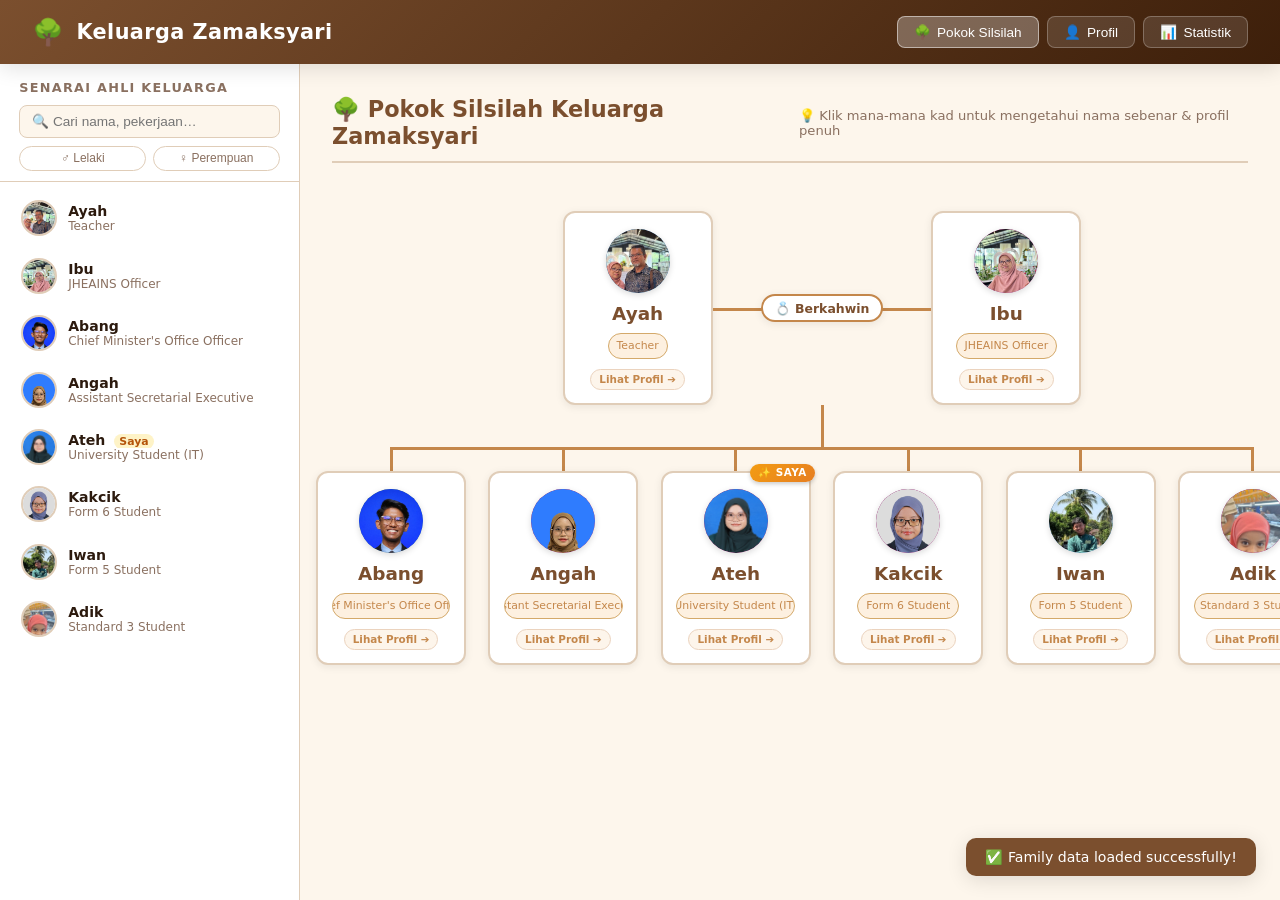
==== index.html @ 9266c2f3 "feat: complete pure HTML/CSS/JavaScript MVC family tree with full report" ====
<!DOCTYPE html>
<html lang="en">
<head>
  <meta charset="UTF-8" />
  <meta name="viewport" content="width=device-width, initial-scale=1.0" />
  <title>Zamaksyari Family Heritage Tree</title>
  <link rel="stylesheet" href="css/style.css" />
</head>
<body>

  <!-- ═══════════════════════════════════════════
       HEADER / NAV
  ═══════════════════════════════════════════ -->
  <header id="app-header">
    <div class="brand">
      <span class="brand-icon">🌳</span>
      <span>Keluarga Zamaksyari</span>
    </div>

    <nav id="main-nav">
      <button class="nav-btn active" data-view="tree">
        <span>🌳</span> <span>Pokok Silsilah</span>
      </button>
      <button class="nav-btn" data-view="profile">
        <span>👤</span> <span>Profil</span>
      </button>
      <button class="nav-btn" data-view="stats">
        <span>📊</span> <span>Statistik</span>
      </button>
    </nav>
  </header>

  <!-- ═══════════════════════════════════════════
       MAIN LAYOUT
  ═══════════════════════════════════════════ -->
  <main id="app-main">

    <!-- ── Sidebar ── -->
    <aside id="sidebar">
      <div class="sidebar-header">
        <h3>Senarai Ahli Keluarga</h3>
        <input id="search-input" type="text" placeholder="🔍 Cari nama, pekerjaan…" />
        <div class="filter-row">
          <button class="filter-chip" data-gender="male">♂ Lelaki</button>
          <button class="filter-chip" data-gender="female">♀ Perempuan</button>
        </div>
      </div>
      <div id="member-list">
        <!-- Populated by FamilyView -->
      </div>
    </aside>

    <!-- ── Content Area ── -->
    <section id="content-area">

      <!-- View: Tree -->
      <div id="view-tree" class="view active">
        <div class="empty-state">
          <div class="empty-icon">⏳</div>
          <p>Loading family data…</p>
        </div>
      </div>

      <!-- View: Profile -->
      <div id="view-profile" class="view">
        <div class="empty-state">
          <div class="empty-icon">👤</div>
          <p>Select a family member to view their profile</p>
        </div>
      </div>

      <!-- View: Statistics -->
      <div id="view-stats" class="view">
        <div class="empty-state">
          <div class="empty-icon">📊</div>
          <p>Loading statistics…</p>
        </div>
      </div>

    </section>
  </main>

  <!-- ═══════════════════════════════════════════
       MODAL
  ═══════════════════════════════════════════ -->
  <div id="modal-overlay">
    <div id="modal-box">
      <div class="modal-header">
        <h3 id="modal-title">Details</h3>
        <button class="modal-close" id="modal-close">✕</button>
      </div>
      <div id="modal-body"></div>
    </div>
  </div>

  <!-- ═══════════════════════════════════════════
       TOAST
  ═══════════════════════════════════════════ -->
  <div id="toast"></div>

  <!-- ═══════════════════════════════════════════
       SCRIPTS — MVC layers loaded in order
  ═══════════════════════════════════════════ -->
  <script src="js/model/FamilyModel.js"></script>
  <script src="js/view/FamilyView.js"></script>
  <script src="js/controller/FamilyController.js"></script>
  <script>
    // Bootstrap the application
    document.addEventListener('DOMContentLoaded', () => {
      const model      = new FamilyModel();
      const view       = new FamilyView();
      const controller = new FamilyController(model, view);
      controller.init();
    });
  </script>
</body>
</html>
---- css/style.css ----
/* ============================================================
   FAMILY TREE APP — Main Stylesheet
   Design: Warm heritage palette with elegant serif typography
   ============================================================ */

:root {
  --clr-bg:       #fdf6ec;
  --clr-surface:  #ffffff;
  --clr-primary:  #7b4f2e;
  --clr-primary-light: #c4874b;
  --clr-accent:   #d4a96a;
  --clr-accent2:  #4a7c59;
  --clr-text:     #2c1a0e;
  --clr-muted:    #8a7060;
  --clr-border:   #e0cdb8;
  --clr-male:     #3a6186;
  --clr-female:   #89216b;
  --clr-deceased: #888888;
  --shadow-sm:    0 2px 8px rgba(0,0,0,.08);
  --shadow-md:    0 4px 20px rgba(0,0,0,.12);
  --shadow-lg:    0 8px 40px rgba(0,0,0,.18);
  --radius:       12px;
  --transition:   .25s ease;
}

*, *::before, *::after { box-sizing: border-box; margin: 0; padding: 0; }

body {
  font-family: 'Segoe UI', system-ui, sans-serif;
  background: var(--clr-bg);
  color: var(--clr-text);
  min-height: 100vh;
  overflow-x: hidden;
}

/* ── Scrollbar ── */
::-webkit-scrollbar { width: 6px; height: 6px; }
::-webkit-scrollbar-track { background: var(--clr-bg); }
::-webkit-scrollbar-thumb { background: var(--clr-accent); border-radius: 99px; }

/* =========================================================
   HEADER
   ========================================================= */
#app-header {
  background: linear-gradient(135deg, var(--clr-primary) 0%, #3d1f0a 100%);
  color: #fff;
  padding: 0 2rem;
  height: 64px;
  display: flex;
  align-items: center;
  justify-content: space-between;
  box-shadow: var(--shadow-md);
  position: sticky;
  top: 0;
  z-index: 100;
}

#app-header .brand {
  display: flex;
  align-items: center;
  gap: .75rem;
  font-size: 1.3rem;
  font-weight: 700;
  letter-spacing: .02em;
}

#app-header .brand-icon { font-size: 1.6rem; }

nav#main-nav { display: flex; gap: .5rem; }

nav#main-nav .nav-btn {
  background: rgba(255,255,255,.12);
  color: #fff;
  border: 1px solid rgba(255,255,255,.25);
  padding: .45rem 1rem;
  border-radius: 8px;
  cursor: pointer;
  font-size: .85rem;
  font-weight: 500;
  transition: var(--transition);
  display: flex;
  align-items: center;
  gap: .4rem;
}

nav#main-nav .nav-btn:hover,
nav#main-nav .nav-btn.active {
  background: rgba(255,255,255,.28);
  border-color: rgba(255,255,255,.5);
}

/* =========================================================
   LAYOUT
   ========================================================= */
#app-main {
  display: flex;
  height: calc(100vh - 64px);
  overflow: hidden;
}

/* ── Sidebar ── */
#sidebar {
  width: 300px;
  min-width: 300px;
  background: var(--clr-surface);
  border-right: 1px solid var(--clr-border);
  display: flex;
  flex-direction: column;
  overflow: hidden;
  transition: width var(--transition);
}

#sidebar.collapsed { width: 0; min-width: 0; overflow: hidden; }

.sidebar-header {
  padding: 1rem 1.2rem .6rem;
  border-bottom: 1px solid var(--clr-border);
}

.sidebar-header h3 {
  font-size: .8rem;
  text-transform: uppercase;
  letter-spacing: .1em;
  color: var(--clr-muted);
  margin-bottom: .6rem;
}

#search-input {
  width: 100%;
  padding: .5rem .75rem;
  border: 1px solid var(--clr-border);
  border-radius: 8px;
  font-size: .85rem;
  background: var(--clr-bg);
  color: var(--clr-text);
  outline: none;
  transition: border-color var(--transition);
}
#search-input:focus { border-color: var(--clr-primary); }

.filter-row {
  display: flex;
  gap: .4rem;
  margin-top: .5rem;
}

.filter-chip {
  flex: 1;
  padding: .3rem .5rem;
  border: 1px solid var(--clr-border);
  border-radius: 99px;
  background: transparent;
  font-size: .75rem;
  cursor: pointer;
  color: var(--clr-muted);
  transition: var(--transition);
  text-align: center;
}
.filter-chip:hover { background: var(--clr-bg); }
.filter-chip.active { background: var(--clr-primary); color: #fff; border-color: var(--clr-primary); }

#member-list {
  flex: 1;
  overflow-y: auto;
  padding: .5rem;
}

.member-list-item {
  display: flex;
  align-items: center;
  gap: .7rem;
  padding: .6rem .75rem;
  border-radius: 8px;
  cursor: pointer;
  transition: background var(--transition);
  border: 1px solid transparent;
}
.member-list-item:hover { background: var(--clr-bg); }
.member-list-item.selected { background: #f5ead8; border-color: var(--clr-accent); }

.member-avatar {
  width: 36px;
  height: 36px;
  border-radius: 50%;
  display: flex;
  align-items: center;
  justify-content: center;
  font-size: 1rem;
  font-weight: 700;
  color: #fff;
  flex-shrink: 0;
}
.avatar-male   { background: linear-gradient(135deg, var(--clr-male), #5a8ab0); }
.avatar-female { background: linear-gradient(135deg, var(--clr-female), #b05090); }
.avatar-deceased { opacity: .6; filter: grayscale(60%); }

.member-info-small { flex: 1; min-width: 0; }
.member-info-small .name { font-size: .88rem; font-weight: 600; white-space: nowrap; overflow: hidden; text-overflow: ellipsis; }
.member-info-small .meta { font-size: .75rem; color: var(--clr-muted); }

.gen-badge {
  font-size: .65rem;
  padding: .15rem .4rem;
  border-radius: 99px;
  background: var(--clr-bg);
  color: var(--clr-muted);
  border: 1px solid var(--clr-border);
  white-space: nowrap;
}

/* ── Content Area ── */
#content-area {
  flex: 1;
  overflow: auto;
  position: relative;
}

/* =========================================================
   VIEWS
   ========================================================= */
.view { display: none; width: 100%; height: 100%; }
.view.active { display: block; }

/* ── Tree View ── */
#view-tree {
  padding: 2rem;
  min-height: 100%;
}

#view-tree .tree-title {
  font-size: 1.4rem;
  font-weight: 700;
  color: var(--clr-primary);
  margin-bottom: 2rem;
  padding-bottom: .75rem;
  border-bottom: 2px solid var(--clr-border);
  display: flex;
  align-items: center;
  gap: .5rem;
}

/* =========================================================
   HIERARCHICAL FAMILY TREE / TREE MAP CONNECTORS
   ========================================================= */
.tree-wrapper {
  display: flex;
  flex-direction: column;
  align-items: center;
  padding: 1rem 1rem 3rem;
  min-width: 980px;
}

.tree-parents-block {
  display: flex;
  align-items: center;
  justify-content: center;
  position: relative;
  gap: 3rem;
}

.marriage-bridge {
  display: flex;
  flex-direction: column;
  align-items: center;
  position: relative;
}

.marriage-line {
  position: absolute;
  top: 50%;
  left: -3rem;
  right: -3rem;
  height: 3px;
  background: #c4874b;
  z-index: 1;
}

.marriage-pill {
  position: relative;
  z-index: 2;
  background: var(--clr-surface);
  border: 2px solid #c4874b;
  color: var(--clr-primary);
  border-radius: 99px;
  padding: .3rem .75rem;
  font-size: .78rem;
  font-weight: 700;
  display: flex;
  align-items: center;
  gap: .35rem;
  box-shadow: var(--shadow-sm);
}

.tree-trunk {
  width: 3px;
  height: 42px;
  background: #c4874b;
  margin: 0 auto;
}

.tree-children-container {
  position: relative;
  display: flex;
  flex-direction: column;
  align-items: center;
  width: 100%;
}

.children-row-branch {
  display: flex;
  gap: 1.4rem;
  justify-content: center;
  position: relative;
  padding-top: 24px;
}

/* Horizontal line linking children from center of first to center of last */
.children-row-branch::before {
  content: '';
  position: absolute;
  top: 0;
  left: calc(150px / 2);
  right: calc(150px / 2);
  height: 3px;
  background: #c4874b;
}

.child-tree-node {
  display: flex;
  flex-direction: column;
  align-items: center;
  position: relative;
}

.child-tree-node::before {
  content: '';
  position: absolute;
  top: -24px;
  width: 3px;
  height: 24px;
  background: #c4874b;
}

/* ── Person Card styling with Nickname ── */
.person-card {
  background: var(--clr-surface);
  border: 2px solid var(--clr-border);
  border-radius: var(--radius);
  padding: 1rem .85rem .85rem;
  width: 150px;
  display: flex;
  flex-direction: column;
  align-items: center;
  gap: .45rem;
  cursor: pointer;
  transition: transform var(--transition), box-shadow var(--transition), border-color var(--transition);
  box-shadow: var(--shadow-sm);
  text-align: center;
  position: relative;
}

.person-card:hover {
  transform: translateY(-5px);
  box-shadow: var(--shadow-md);
  border-color: var(--clr-primary-light);
}

.person-card.selected {
  border-color: var(--clr-primary);
  box-shadow: 0 0 0 3px rgba(123,79,46,.25), var(--shadow-md);
}

.person-card .card-avatar {
  width: 64px;
  height: 64px;
  border-radius: 50%;
  font-size: 1.4rem;
  font-weight: 700;
  color: #fff;
  display: flex;
  align-items: center;
  justify-content: center;
  box-shadow: 0 2px 6px rgba(0,0,0,.15);
  margin-bottom: .2rem;
}

.person-card .card-nickname {
  font-size: 1.15rem;
  font-weight: 800;
  color: var(--clr-primary);
  line-height: 1.2;
}

.person-card .card-role {
  font-size: .7rem;
  color: var(--clr-muted);
  line-height: 1.25;
  min-height: 2.4em;
  display: flex;
  align-items: center;
  justify-content: center;
}

.card-hint {
  font-size: .65rem;
  color: var(--clr-primary-light);
  font-weight: 600;
  padding: .2rem .5rem;
  background: #fdf5eb;
  border-radius: 99px;
  border: 1px solid #ebd3be;
  margin-top: .2rem;
}

.card-badge-me {
  position: absolute;
  top: -9px;
  right: -6px;
  background: linear-gradient(135deg, #f39c12, #e67e22);
  color: #fff;
  font-size: .65rem;
  font-weight: 800;
  padding: .15rem .5rem;
  border-radius: 99px;
  box-shadow: 0 2px 4px rgba(0,0,0,.2);
  text-transform: uppercase;
  letter-spacing: .05em;
}

/* ── Profile View Nickname Reveal ── */
.profile-nickname-badge {
  display: inline-block;
  background: #fdf0e0;
  color: var(--clr-primary);
  border: 1px solid var(--clr-accent);
  padding: .2rem .75rem;
  border-radius: 99px;
  font-size: .82rem;
  font-weight: 700;
  margin-bottom: .4rem;
}
  border-radius: 50%;
  font-size: 1.3rem;
  font-weight: 700;
  color: #fff;
  display: flex;
  align-items: center;
  justify-content: center;
}

.person-card .card-name {
  font-size: .8rem;
  font-weight: 700;
  line-height: 1.2;
  color: var(--clr-text);
}

.person-card .card-years {
  font-size: .7rem;
  color: var(--clr-muted);
}

.person-card .card-role {
  font-size: .68rem;
  color: var(--clr-primary-light);
  padding: .15rem .5rem;
  background: #fdf0e0;
  border-radius: 99px;
  border: 1px solid var(--clr-accent);
  max-width: 100%;
  overflow: hidden;
  text-overflow: ellipsis;
  white-space: nowrap;
}

.deceased-stamp {
  position: absolute;
  top: 4px;
  right: 6px;
  font-size: .6rem;
  color: var(--clr-deceased);
}

/* ── Detail Panel (Profile View) ── */
#view-profile {
  padding: 2rem;
}

.profile-card {
  max-width: 780px;
  margin: 0 auto;
  background: var(--clr-surface);
  border-radius: 16px;
  box-shadow: var(--shadow-lg);
  overflow: hidden;
}

.profile-banner {
  height: 120px;
  background: linear-gradient(135deg, var(--clr-primary) 0%, #c4874b 100%);
  position: relative;
}

.profile-banner.female {
  background: linear-gradient(135deg, var(--clr-female) 0%, #c07090 100%);
}

.profile-body {
  padding: 1.5rem 2rem 2rem;
  position: relative;
}

.profile-avatar-lg {
  width: 90px;
  height: 90px;
  border-radius: 50%;
  border: 4px solid var(--clr-surface);
  font-size: 2.5rem;
  font-weight: 800;
  color: #fff;
  display: flex;
  align-items: center;
  justify-content: center;
  position: absolute;
  top: -45px;
  left: 2rem;
}

.profile-header-info { padding-top: 55px; }

.profile-header-info h2 {
  font-size: 1.6rem;
  font-weight: 800;
  color: var(--clr-text);
}

.profile-header-info .subtitle {
  font-size: .9rem;
  color: var(--clr-muted);
  margin-top: .2rem;
}

.profile-grid {
  display: grid;
  grid-template-columns: 1fr 1fr;
  gap: 1.5rem;
  margin-top: 1.5rem;
}

.info-section h4 {
  font-size: .75rem;
  text-transform: uppercase;
  letter-spacing: .1em;
  color: var(--clr-muted);
  margin-bottom: .75rem;
  padding-bottom: .4rem;
  border-bottom: 1px solid var(--clr-border);
}

.info-row {
  display: flex;
  gap: .5rem;
  margin-bottom: .5rem;
  font-size: .88rem;
}

.info-row .label { color: var(--clr-muted); min-width: 90px; }
.info-row .value { font-weight: 500; }

.relation-chips { display: flex; flex-wrap: wrap; gap: .4rem; margin-top: .25rem; }

.relation-chip {
  padding: .3rem .65rem;
  border-radius: 8px;
  font-size: .8rem;
  cursor: pointer;
  font-weight: 500;
  transition: var(--transition);
  border: 1px solid var(--clr-border);
  background: var(--clr-bg);
  display: flex;
  align-items: center;
  gap: .35rem;
}
.relation-chip:hover { background: var(--clr-primary); color: #fff; border-color: var(--clr-primary); }
.relation-chip .chip-icon { font-size: .9rem; }

.bio-section {
  margin-top: 1.5rem;
  padding: 1rem 1.2rem;
  background: var(--clr-bg);
  border-radius: 10px;
  border-left: 4px solid var(--clr-accent);
  font-size: .9rem;
  line-height: 1.7;
  color: var(--clr-text);
  font-style: italic;
}

.profile-nav-btns {
  display: flex;
  gap: .75rem;
  margin-top: 1.5rem;
}

.btn {
  padding: .55rem 1.2rem;
  border-radius: 8px;
  font-size: .88rem;
  font-weight: 600;
  cursor: pointer;
  transition: var(--transition);
  border: none;
  display: inline-flex;
  align-items: center;
  gap: .4rem;
}
.btn-primary { background: var(--clr-primary); color: #fff; }
.btn-primary:hover { background: #5a3520; }
.btn-outline { background: transparent; color: var(--clr-primary); border: 2px solid var(--clr-primary); }
.btn-outline:hover { background: var(--clr-primary); color: #fff; }

/* ── Stats / Dashboard View ── */
#view-stats {
  padding: 2rem;
}

.stats-title {
  font-size: 1.4rem;
  font-weight: 700;
  color: var(--clr-primary);
  margin-bottom: 1.5rem;
}

.stats-grid {
  display: grid;
  grid-template-columns: repeat(auto-fill, minmax(180px, 1fr));
  gap: 1rem;
  margin-bottom: 2rem;
}

.stat-card {
  background: var(--clr-surface);
  border-radius: 12px;
  padding: 1.2rem;
  box-shadow: var(--shadow-sm);
  border: 1px solid var(--clr-border);
  display: flex;
  flex-direction: column;
  gap: .3rem;
}

.stat-card .stat-icon { font-size: 1.8rem; }
.stat-card .stat-value { font-size: 2rem; font-weight: 800; color: var(--clr-primary); }
.stat-card .stat-label { font-size: .8rem; color: var(--clr-muted); }

.chart-section {
  background: var(--clr-surface);
  border-radius: 12px;
  padding: 1.5rem;
  box-shadow: var(--shadow-sm);
  border: 1px solid var(--clr-border);
  margin-bottom: 1.5rem;
}

.chart-section h4 {
  font-size: .85rem;
  text-transform: uppercase;
  letter-spacing: .08em;
  color: var(--clr-muted);
  margin-bottom: 1rem;
}

.bar-chart { display: flex; flex-direction: column; gap: .6rem; }

.bar-row { display: flex; align-items: center; gap .75rem; }
.bar-row { display: flex; align-items: center; gap: .75rem; }
.bar-label { width: 110px; font-size: .82rem; color: var(--clr-text); flex-shrink: 0; }
.bar-track { flex: 1; height: 20px; background: var(--clr-bg); border-radius: 99px; overflow: hidden; }
.bar-fill {
  height: 100%;
  border-radius: 99px;
  background: linear-gradient(90deg, var(--clr-primary), var(--clr-accent));
  transition: width .8s cubic-bezier(.4,0,.2,1);
}
.bar-count { width: 28px; text-align: right; font-size: .82rem; font-weight: 600; color: var(--clr-muted); }

/* ── Modal ── */
#modal-overlay {
  position: fixed;
  inset: 0;
  background: rgba(0,0,0,.45);
  z-index: 200;
  display: flex;
  align-items: center;
  justify-content: center;
  opacity: 0;
  pointer-events: none;
  transition: opacity var(--transition);
}
#modal-overlay.open { opacity: 1; pointer-events: all; }

#modal-box {
  background: var(--clr-surface);
  border-radius: 16px;
  padding: 2rem;
  max-width: 520px;
  width: 90%;
  box-shadow: var(--shadow-lg);
  transform: scale(.95);
  transition: transform var(--transition);
  max-height: 80vh;
  overflow-y: auto;
}
#modal-overlay.open #modal-box { transform: scale(1); }

.modal-header { display: flex; justify-content: space-between; align-items: center; margin-bottom: 1.2rem; }
.modal-header h3 { font-size: 1.2rem; font-weight: 700; }
.modal-close { background: none; border: none; font-size: 1.4rem; cursor: pointer; color: var(--clr-muted); }
.modal-close:hover { color: var(--clr-text); }

/* ── Toast ── */
#toast {
  position: fixed;
  bottom: 1.5rem;
  right: 1.5rem;
  background: var(--clr-primary);
  color: #fff;
  padding: .7rem 1.2rem;
  border-radius: 10px;
  font-size: .88rem;
  box-shadow: var(--shadow-md);
  transform: translateY(100px);
  opacity: 0;
  transition: all .3s ease;
  z-index: 300;
}
#toast.show { transform: translateY(0); opacity: 1; }

/* ── Empty / Loading States ── */
.empty-state {
  display: flex;
  flex-direction: column;
  align-items: center;
  justify-content: center;
  height: 300px;
  gap: .75rem;
  color: var(--clr-muted);
}
.empty-state .empty-icon { font-size: 3rem; }
.empty-state p { font-size: 1rem; }

/* ── Blood Group Badge on Card ── */
.blood-badge {
  font-size: .65rem;
  color: #c0392b;
  background: #fde8e8;
  border: 1px solid #f5c6c6;
  border-radius: 99px;
  padding: .12rem .45rem;
}

/* ── Relationship Groups in Profile ── */
.rel-group {
  margin-bottom: .85rem;
}
.rel-label {
  font-size: .78rem;
  color: var(--clr-muted);
  margin-bottom: .3rem;
  font-weight: 600;
}

/* ── Spouse Status Badge ── */
.spouse-status {
  font-size: .65rem;
  padding: .1rem .35rem;
  border-radius: 99px;
  margin-left: .3rem;
  font-weight: 600;
}
.spouse-status.married  { background: #e8f5e9; color: #2e7d32; }
.spouse-status.divorced { background: #fce4ec; color: #c62828; }
.spouse-status.widowed  { background: #f3e5f5; color: #6a1b9a; }

/* ── Responsive ── */
@media (max-width: 768px) {
  #sidebar { width: 260px; min-width: 260px; }
  .profile-grid { grid-template-columns: 1fr; }
  nav#main-nav .nav-btn span { display: none; }
}
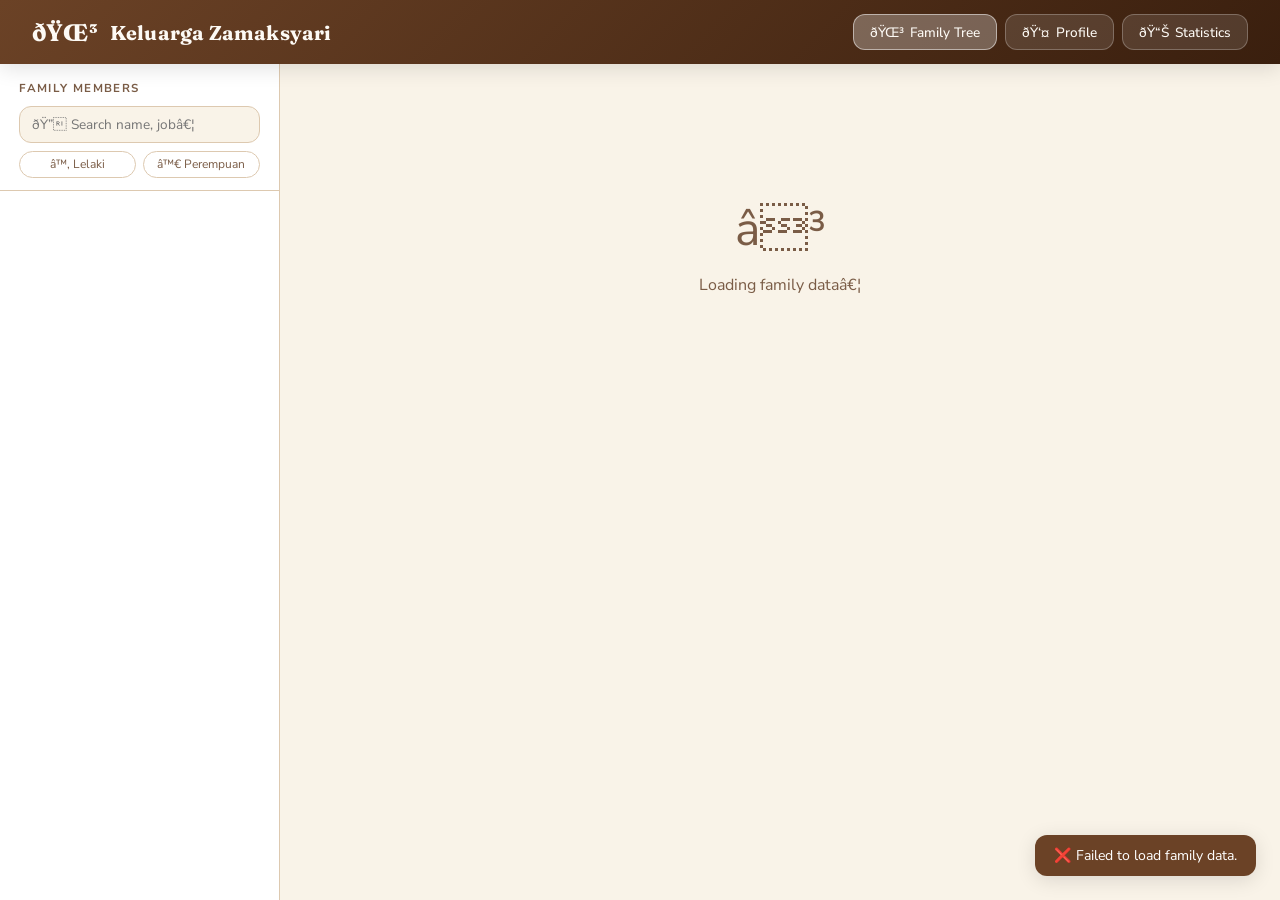
==== commit eca38cb2: "design: upgrade UI to match Lovable palette — Fraunces font, warm tokens, polished cards & profile" ====
--- a/index.html
+++ b/index.html
@@ -1,4 +1,4 @@
-<!DOCTYPE html>
+﻿<!DOCTYPE html>
 <html lang="en">
 <head>
   <meta charset="UTF-8" />
@@ -8,41 +8,41 @@
 </head>
 <body>
 
-  <!-- ═══════════════════════════════════════════
+  <!-- â•â•â•â•â•â•â•â•â•â•â•â•â•â•â•â•â•â•â•â•â•â•â•â•â•â•â•â•â•â•â•â•â•â•â•â•â•â•â•â•â•â•â•
        HEADER / NAV
-  ═══════════════════════════════════════════ -->
+  â•â•â•â•â•â•â•â•â•â•â•â•â•â•â•â•â•â•â•â•â•â•â•â•â•â•â•â•â•â•â•â•â•â•â•â•â•â•â•â•â•â•â• -->
   <header id="app-header">
     <div class="brand">
-      <span class="brand-icon">🌳</span>
+      <span class="brand-icon">ðŸŒ³</span>
       <span>Keluarga Zamaksyari</span>
     </div>
 
     <nav id="main-nav">
       <button class="nav-btn active" data-view="tree">
-        <span>🌳</span> <span>Pokok Silsilah</span>
+        <span>ðŸŒ³</span> <span>Family Tree</span>
       </button>
-      <button class="nav-btn" data-view="profile">
-        <span>👤</span> <span>Profil</span>
+      <button class="nav-btn" data-view="Profilee">
+        <span>ðŸ‘¤</span> <span>Profile</span>
       </button>
       <button class="nav-btn" data-view="stats">
-        <span>📊</span> <span>Statistik</span>
+        <span>ðŸ“Š</span> <span>Statistics</span>
       </button>
     </nav>
   </header>
 
-  <!-- ═══════════════════════════════════════════
+  <!-- â•â•â•â•â•â•â•â•â•â•â•â•â•â•â•â•â•â•â•â•â•â•â•â•â•â•â•â•â•â•â•â•â•â•â•â•â•â•â•â•â•â•â•
        MAIN LAYOUT
-  ═══════════════════════════════════════════ -->
+  â•â•â•â•â•â•â•â•â•â•â•â•â•â•â•â•â•â•â•â•â•â•â•â•â•â•â•â•â•â•â•â•â•â•â•â•â•â•â•â•â•â•â• -->
   <main id="app-main">
 
-    <!-- ── Sidebar ── -->
+    <!-- â”€â”€ Sidebar â”€â”€ -->
     <aside id="sidebar">
       <div class="sidebar-header">
-        <h3>Senarai Ahli Keluarga</h3>
-        <input id="search-input" type="text" placeholder="🔍 Cari nama, pekerjaan…" />
+        <h3>Family Members</h3>
+        <input id="search-input" type="text" placeholder="ðŸ” Search name, jobâ€¦" />
         <div class="filter-row">
-          <button class="filter-chip" data-gender="male">♂ Lelaki</button>
-          <button class="filter-chip" data-gender="female">♀ Perempuan</button>
+          <button class="filter-chip" data-gender="male">â™‚ Lelaki</button>
+          <button class="filter-chip" data-gender="female">â™€ Perempuan</button>
         </div>
       </div>
       <div id="member-list">
@@ -50,57 +50,57 @@
       </div>
     </aside>
 
-    <!-- ── Content Area ── -->
+    <!-- â”€â”€ Content Area â”€â”€ -->
     <section id="content-area">
 
       <!-- View: Tree -->
       <div id="view-tree" class="view active">
         <div class="empty-state">
-          <div class="empty-icon">⏳</div>
-          <p>Loading family data…</p>
+          <div class="empty-icon">â³</div>
+          <p>Loading family dataâ€¦</p>
         </div>
       </div>
 
-      <!-- View: Profile -->
-      <div id="view-profile" class="view">
+      <!-- View: Profilee -->
+      <div id="view-Profilee" class="view">
         <div class="empty-state">
-          <div class="empty-icon">👤</div>
-          <p>Select a family member to view their profile</p>
+          <div class="empty-icon">ðŸ‘¤</div>
+          <p>Select a family member to view their Profilee</p>
         </div>
       </div>
 
       <!-- View: Statistics -->
       <div id="view-stats" class="view">
         <div class="empty-state">
-          <div class="empty-icon">📊</div>
-          <p>Loading statistics…</p>
+          <div class="empty-icon">ðŸ“Š</div>
+          <p>Loading statisticsâ€¦</p>
         </div>
       </div>
 
     </section>
   </main>
 
-  <!-- ═══════════════════════════════════════════
+  <!-- â•â•â•â•â•â•â•â•â•â•â•â•â•â•â•â•â•â•â•â•â•â•â•â•â•â•â•â•â•â•â•â•â•â•â•â•â•â•â•â•â•â•â•
        MODAL
-  ═══════════════════════════════════════════ -->
+  â•â•â•â•â•â•â•â•â•â•â•â•â•â•â•â•â•â•â•â•â•â•â•â•â•â•â•â•â•â•â•â•â•â•â•â•â•â•â•â•â•â•â• -->
   <div id="modal-overlay">
     <div id="modal-box">
       <div class="modal-header">
         <h3 id="modal-title">Details</h3>
-        <button class="modal-close" id="modal-close">✕</button>
+        <button class="modal-close" id="modal-close">âœ•</button>
       </div>
       <div id="modal-body"></div>
     </div>
   </div>
 
-  <!-- ═══════════════════════════════════════════
+  <!-- â•â•â•â•â•â•â•â•â•â•â•â•â•â•â•â•â•â•â•â•â•â•â•â•â•â•â•â•â•â•â•â•â•â•â•â•â•â•â•â•â•â•â•
        TOAST
-  ═══════════════════════════════════════════ -->
+  â•â•â•â•â•â•â•â•â•â•â•â•â•â•â•â•â•â•â•â•â•â•â•â•â•â•â•â•â•â•â•â•â•â•â•â•â•â•â•â•â•â•â• -->
   <div id="toast"></div>
 
-  <!-- ═══════════════════════════════════════════
-       SCRIPTS — MVC layers loaded in order
-  ═══════════════════════════════════════════ -->
+  <!-- â•â•â•â•â•â•â•â•â•â•â•â•â•â•â•â•â•â•â•â•â•â•â•â•â•â•â•â•â•â•â•â•â•â•â•â•â•â•â•â•â•â•â•
+       SCRIPTS â€” MVC layers loaded in order
+  â•â•â•â•â•â•â•â•â•â•â•â•â•â•â•â•â•â•â•â•â•â•â•â•â•â•â•â•â•â•â•â•â•â•â•â•â•â•â•â•â•â•â• -->
   <script src="js/model/FamilyModel.js"></script>
   <script src="js/view/FamilyView.js"></script>
   <script src="js/controller/FamilyController.js"></script>
@@ -115,3 +115,4 @@
   </script>
 </body>
 </html>
+
--- a/css/style.css
+++ b/css/style.css
@@ -1,49 +1,99 @@
 /* ============================================================
    FAMILY TREE APP — Main Stylesheet
-   Design: Warm heritage palette with elegant serif typography
+   Design: Lovable-faithful warm heritage palette
+   Fonts : Fraunces (display) + Nunito Sans (body)
    ============================================================ */
 
+@import url('https://fonts.googleapis.com/css2?family=Fraunces:ital,opsz,wght@0,9..144,400;0,9..144,700;0,9..144,900;1,9..144,400&family=Nunito+Sans:wght@400;500;600;700&display=swap');
+
+/* ── Design tokens (matching Lovable's oklch palette translated to hex) ── */
 :root {
-  --clr-bg:       #fdf6ec;
-  --clr-surface:  #ffffff;
-  --clr-primary:  #7b4f2e;
-  --clr-primary-light: #c4874b;
-  --clr-accent:   #d4a96a;
-  --clr-accent2:  #4a7c59;
-  --clr-text:     #2c1a0e;
-  --clr-muted:    #8a7060;
-  --clr-border:   #e0cdb8;
-  --clr-male:     #3a6186;
-  --clr-female:   #89216b;
-  --clr-deceased: #888888;
+  /* Background & Surface */
+  --bg:           #f9f3e8;  /* oklch(0.976 0.016 78) */
+  --surface:      #ffffff;
+  --card:         #ffffff;
+
+  /* Text */
+  --fg:           #2c1a0e;  /* oklch(0.24 0.04 50) */
+  --muted-fg:     #7a5c46;  /* oklch(0.55 0.035 55) */
+
+  /* Primary (warm brown) */
+  --primary:      #6b4226;  /* oklch(0.45 0.08 55) */
+  --primary-fg:   #fdfaf5;
+  --primary-light:#c4874b;  /* oklch(0.65 0.11 62) */
+  --primary-deep: #3a1f0e;  /* oklch(0.27 0.06 50) */
+
+  /* Secondary / accent */
+  --secondary:    #f3e8d5;  /* oklch(0.95 0.025 75) */
+  --accent:       #d4a96a;  /* oklch(0.76 0.09 75) */
+
+  /* Muted */
+  --muted:        #f0e8d8;  /* oklch(0.95 0.02 75) */
+
+  /* Gender */
+  --male:         #2c5f8c;  /* oklch(0.47 0.08 245) */
+  --male-light:   #4a80b0;
+  --female:       #8b1f5e;  /* oklch(0.42 0.15 345) */
+  --female-light: #b05080;
+
+  /* Me highlight (golden) */
+  --me:           #d97706;
+  --me-light:     #f59e0b;
+  --me-fg:        #ffffff;
+
+  /* Status */
+  --living:       #3a7a4a;
+  --deceased:     #888888;
+
+  /* Border / Input */
+  --border:       #ddc9b0;
+  --input-border: #ddc9b0;
+
+  /* Gradients */
+  --grad-header:  linear-gradient(135deg, var(--primary) 0%, var(--primary-deep) 100%);
+  --grad-male:    linear-gradient(135deg, var(--male), var(--male-light));
+  --grad-female:  linear-gradient(135deg, var(--female), var(--female-light));
+  --grad-me:      linear-gradient(135deg, var(--me), var(--me-light));
+  --grad-bar:     linear-gradient(90deg, var(--primary), var(--primary-light));
+  --grad-bar-alt: linear-gradient(90deg, var(--living), var(--accent));
+
+  /* Shadows */
   --shadow-sm:    0 2px 8px rgba(0,0,0,.08);
   --shadow-md:    0 4px 20px rgba(0,0,0,.12);
   --shadow-lg:    0 8px 40px rgba(0,0,0,.18);
-  --radius:       12px;
+
+  /* Shape */
+  --radius:       0.75rem;
+  --radius-lg:    1rem;
+  --radius-xl:    1.25rem;
+  --radius-full:  9999px;
+
   --transition:   .25s ease;
 }
 
+/* ── Reset ── */
 *, *::before, *::after { box-sizing: border-box; margin: 0; padding: 0; }
 
 body {
-  font-family: 'Segoe UI', system-ui, sans-serif;
-  background: var(--clr-bg);
-  color: var(--clr-text);
+  font-family: 'Nunito Sans', system-ui, sans-serif;
+  background: var(--bg);
+  color: var(--fg);
   min-height: 100vh;
   overflow-x: hidden;
+  -webkit-font-smoothing: antialiased;
 }
 
 /* ── Scrollbar ── */
 ::-webkit-scrollbar { width: 6px; height: 6px; }
-::-webkit-scrollbar-track { background: var(--clr-bg); }
-::-webkit-scrollbar-thumb { background: var(--clr-accent); border-radius: 99px; }
+::-webkit-scrollbar-track { background: var(--bg); }
+::-webkit-scrollbar-thumb { background: var(--accent); border-radius: var(--radius-full); }
 
 /* =========================================================
    HEADER
    ========================================================= */
 #app-header {
-  background: linear-gradient(135deg, var(--clr-primary) 0%, #3d1f0a 100%);
-  color: #fff;
+  background: var(--grad-header);
+  color: var(--primary-fg);
   padding: 0 2rem;
   height: 64px;
   display: flex;
@@ -59,21 +109,21 @@
   display: flex;
   align-items: center;
   gap: .75rem;
-  font-size: 1.3rem;
+  font-family: 'Fraunces', Georgia, serif;
+  font-size: 1.25rem;
   font-weight: 700;
-  letter-spacing: .02em;
-}
-
-#app-header .brand-icon { font-size: 1.6rem; }
+  letter-spacing: .01em;
+}
+#app-header .brand-icon { font-size: 1.5rem; }
 
 nav#main-nav { display: flex; gap: .5rem; }
 
 nav#main-nav .nav-btn {
   background: rgba(255,255,255,.12);
-  color: #fff;
+  color: var(--primary-fg);
   border: 1px solid rgba(255,255,255,.25);
   padding: .45rem 1rem;
-  border-radius: 8px;
+  border-radius: var(--radius);
   cursor: pointer;
   font-size: .85rem;
   font-weight: 500;
@@ -81,8 +131,8 @@
   display: flex;
   align-items: center;
   gap: .4rem;
-}
-
+  font-family: inherit;
+}
 nav#main-nav .nav-btn:hover,
 nav#main-nav .nav-btn.active {
   background: rgba(255,255,255,.28);
@@ -100,120 +150,109 @@
 
 /* ── Sidebar ── */
 #sidebar {
-  width: 300px;
-  min-width: 300px;
-  background: var(--clr-surface);
-  border-right: 1px solid var(--clr-border);
+  width: 280px;
+  min-width: 280px;
+  background: var(--card);
+  border-right: 1px solid var(--border);
   display: flex;
   flex-direction: column;
   overflow: hidden;
   transition: width var(--transition);
 }
-
 #sidebar.collapsed { width: 0; min-width: 0; overflow: hidden; }
 
 .sidebar-header {
-  padding: 1rem 1.2rem .6rem;
-  border-bottom: 1px solid var(--clr-border);
-}
-
+  padding: 1rem 1.2rem .75rem;
+  border-bottom: 1px solid var(--border);
+}
 .sidebar-header h3 {
-  font-size: .8rem;
+  font-size: .72rem;
+  font-weight: 700;
   text-transform: uppercase;
-  letter-spacing: .1em;
-  color: var(--clr-muted);
+  letter-spacing: .12em;
+  color: var(--muted-fg);
   margin-bottom: .6rem;
 }
 
 #search-input {
   width: 100%;
   padding: .5rem .75rem;
-  border: 1px solid var(--clr-border);
-  border-radius: 8px;
+  border: 1px solid var(--input-border);
+  border-radius: var(--radius);
   font-size: .85rem;
-  background: var(--clr-bg);
-  color: var(--clr-text);
+  background: var(--bg);
+  color: var(--fg);
   outline: none;
   transition: border-color var(--transition);
-}
-#search-input:focus { border-color: var(--clr-primary); }
-
-.filter-row {
-  display: flex;
-  gap: .4rem;
-  margin-top: .5rem;
-}
+  font-family: inherit;
+}
+#search-input:focus { border-color: var(--primary); }
+
+.filter-row { display: flex; gap: .4rem; margin-top: .5rem; }
 
 .filter-chip {
   flex: 1;
   padding: .3rem .5rem;
-  border: 1px solid var(--clr-border);
-  border-radius: 99px;
+  border: 1px solid var(--border);
+  border-radius: var(--radius-full);
   background: transparent;
   font-size: .75rem;
   cursor: pointer;
-  color: var(--clr-muted);
+  color: var(--muted-fg);
   transition: var(--transition);
   text-align: center;
-}
-.filter-chip:hover { background: var(--clr-bg); }
-.filter-chip.active { background: var(--clr-primary); color: #fff; border-color: var(--clr-primary); }
-
-#member-list {
-  flex: 1;
-  overflow-y: auto;
-  padding: .5rem;
-}
+  font-family: inherit;
+}
+.filter-chip:hover { background: var(--bg); }
+.filter-chip.active { background: var(--primary); color: #fff; border-color: var(--primary); }
+
+#member-list { flex: 1; overflow-y: auto; padding: .5rem; }
 
 .member-list-item {
   display: flex;
   align-items: center;
   gap: .7rem;
   padding: .6rem .75rem;
-  border-radius: 8px;
+  border-radius: var(--radius);
   cursor: pointer;
   transition: background var(--transition);
   border: 1px solid transparent;
 }
-.member-list-item:hover { background: var(--clr-bg); }
-.member-list-item.selected { background: #f5ead8; border-color: var(--clr-accent); }
-
+.member-list-item:hover { background: var(--bg); }
+.member-list-item.selected { background: var(--secondary); border-color: var(--accent); }
+
+/* Avatar */
 .member-avatar {
-  width: 36px;
-  height: 36px;
+  width: 36px; height: 36px;
   border-radius: 50%;
-  display: flex;
-  align-items: center;
-  justify-content: center;
-  font-size: 1rem;
-  font-weight: 700;
-  color: #fff;
+  display: flex; align-items: center; justify-content: center;
+  font-size: .9rem; font-weight: 700; color: #fff;
   flex-shrink: 0;
-}
-.avatar-male   { background: linear-gradient(135deg, var(--clr-male), #5a8ab0); }
-.avatar-female { background: linear-gradient(135deg, var(--clr-female), #b05090); }
+  overflow: hidden;
+  border: 2px solid var(--border);
+}
+.avatar-male   { background: var(--grad-male); }
+.avatar-female { background: var(--grad-female); }
+.avatar-me     { background: var(--grad-me); }
 .avatar-deceased { opacity: .6; filter: grayscale(60%); }
 
 .member-info-small { flex: 1; min-width: 0; }
-.member-info-small .name { font-size: .88rem; font-weight: 600; white-space: nowrap; overflow: hidden; text-overflow: ellipsis; }
-.member-info-small .meta { font-size: .75rem; color: var(--clr-muted); }
+.member-info-small .name {
+  font-size: .88rem; font-weight: 700;
+  white-space: nowrap; overflow: hidden; text-overflow: ellipsis;
+}
+.member-info-small .meta { font-size: .75rem; color: var(--muted-fg); }
 
 .gen-badge {
-  font-size: .65rem;
-  padding: .15rem .4rem;
-  border-radius: 99px;
-  background: var(--clr-bg);
-  color: var(--clr-muted);
-  border: 1px solid var(--clr-border);
+  font-size: .65rem; padding: .15rem .4rem;
+  border-radius: var(--radius-full);
+  background: var(--bg); color: var(--muted-fg);
+  border: 1px solid var(--border);
   white-space: nowrap;
 }
 
 /* ── Content Area ── */
-#content-area {
-  flex: 1;
-  overflow: auto;
-  position: relative;
-}
+#content-area { flex: 1; overflow: auto; position: relative; }
 
 /* =========================================================
    VIEWS
@@ -222,32 +261,28 @@
 .view.active { display: block; }
 
 /* ── Tree View ── */
-#view-tree {
-  padding: 2rem;
-  min-height: 100%;
-}
-
-#view-tree .tree-title {
-  font-size: 1.4rem;
+#view-tree { padding: 2rem; min-height: 100%; }
+
+.tree-title {
+  font-family: 'Fraunces', Georgia, serif;
+  font-size: 1.5rem;
   font-weight: 700;
-  color: var(--clr-primary);
+  color: var(--primary);
   margin-bottom: 2rem;
   padding-bottom: .75rem;
-  border-bottom: 2px solid var(--clr-border);
-  display: flex;
-  align-items: center;
-  gap: .5rem;
+  border-bottom: 2px solid var(--border);
+  display: flex; align-items: center; gap: .5rem;
 }
 
 /* =========================================================
-   HIERARCHICAL FAMILY TREE / TREE MAP CONNECTORS
+   HIERARCHICAL TREE MAP / CONNECTORS
    ========================================================= */
 .tree-wrapper {
   display: flex;
   flex-direction: column;
   align-items: center;
   padding: 1rem 1rem 3rem;
-  min-width: 980px;
+  min-width: 1000px;
 }
 
 .tree-parents-block {
@@ -268,33 +303,30 @@
 .marriage-line {
   position: absolute;
   top: 50%;
-  left: -3rem;
-  right: -3rem;
+  left: -3rem; right: -3rem;
   height: 3px;
-  background: #c4874b;
+  background: var(--primary-light);
   z-index: 1;
 }
 
 .marriage-pill {
   position: relative;
   z-index: 2;
-  background: var(--clr-surface);
-  border: 2px solid #c4874b;
-  color: var(--clr-primary);
-  border-radius: 99px;
+  background: var(--surface);
+  border: 2px solid var(--primary-light);
+  color: var(--primary);
+  border-radius: var(--radius-full);
   padding: .3rem .75rem;
   font-size: .78rem;
   font-weight: 700;
-  display: flex;
-  align-items: center;
-  gap: .35rem;
+  display: flex; align-items: center; gap: .35rem;
   box-shadow: var(--shadow-sm);
 }
 
 .tree-trunk {
   width: 3px;
   height: 42px;
-  background: #c4874b;
+  background: var(--primary-light);
   margin: 0 auto;
 }
 
@@ -311,18 +343,18 @@
   gap: 1.4rem;
   justify-content: center;
   position: relative;
-  padding-top: 24px;
-}
-
-/* Horizontal line linking children from center of first to center of last */
+  padding-top: 28px;
+}
+
+/* Horizontal line across children */
 .children-row-branch::before {
   content: '';
   position: absolute;
   top: 0;
-  left: calc(150px / 2);
-  right: calc(150px / 2);
+  left: calc(155px / 2);
+  right: calc(155px / 2);
   height: 3px;
-  background: #c4874b;
+  background: var(--primary-light);
 }
 
 .child-tree-node {
@@ -331,23 +363,21 @@
   align-items: center;
   position: relative;
 }
-
 .child-tree-node::before {
   content: '';
   position: absolute;
-  top: -24px;
-  width: 3px;
-  height: 24px;
-  background: #c4874b;
-}
-
-/* ── Person Card styling with Nickname ── */
+  top: -28px;
+  width: 3px; height: 28px;
+  background: var(--primary-light);
+}
+
+/* ── Person Card ── */
 .person-card {
-  background: var(--clr-surface);
-  border: 2px solid var(--clr-border);
-  border-radius: var(--radius);
+  background: var(--card);
+  border: 2px solid var(--border);
+  border-radius: var(--radius-lg);
   padding: 1rem .85rem .85rem;
-  width: 150px;
+  width: 155px;
   display: flex;
   flex-direction: column;
   align-items: center;
@@ -358,434 +388,354 @@
   text-align: center;
   position: relative;
 }
-
 .person-card:hover {
   transform: translateY(-5px);
   box-shadow: var(--shadow-md);
-  border-color: var(--clr-primary-light);
-}
-
+  border-color: var(--primary-light);
+}
 .person-card.selected {
-  border-color: var(--clr-primary);
-  box-shadow: 0 0 0 3px rgba(123,79,46,.25), var(--shadow-md);
+  border-color: var(--primary);
+  box-shadow: 0 0 0 3px rgba(107,66,38,.2), var(--shadow-md);
 }
 
 .person-card .card-avatar {
-  width: 64px;
-  height: 64px;
+  width: 68px; height: 68px;
   border-radius: 50%;
-  font-size: 1.4rem;
+  font-size: 1.4rem; font-weight: 700; color: #fff;
+  display: flex; align-items: center; justify-content: center;
+  box-shadow: 0 2px 8px rgba(0,0,0,.18);
+  margin-bottom: .2rem;
+  overflow: hidden;
+  border: 2px solid var(--border);
+  flex-shrink: 0;
+}
+.card-avatar img {
+  width: 100%; height: 100%;
+  object-fit: cover; object-position: center top;
+}
+
+.person-card .card-nickname {
+  font-family: 'Fraunces', Georgia, serif;
+  font-size: 1.1rem;
   font-weight: 700;
-  color: #fff;
-  display: flex;
-  align-items: center;
-  justify-content: center;
-  box-shadow: 0 2px 6px rgba(0,0,0,.15);
-  margin-bottom: .2rem;
-}
-
-.person-card .card-nickname {
-  font-size: 1.15rem;
-  font-weight: 800;
-  color: var(--clr-primary);
+  color: var(--primary);
   line-height: 1.2;
 }
 
 .person-card .card-role {
-  font-size: .7rem;
-  color: var(--clr-muted);
-  line-height: 1.25;
+  font-size: .68rem;
+  color: var(--muted-fg);
+  line-height: 1.3;
   min-height: 2.4em;
-  display: flex;
-  align-items: center;
-  justify-content: center;
+  display: flex; align-items: center; justify-content: center;
 }
 
 .card-hint {
-  font-size: .65rem;
-  color: var(--clr-primary-light);
+  font-size: .62rem;
+  color: var(--primary-light);
   font-weight: 600;
   padding: .2rem .5rem;
-  background: #fdf5eb;
-  border-radius: 99px;
-  border: 1px solid #ebd3be;
-  margin-top: .2rem;
-}
-
+  background: var(--secondary);
+  border-radius: var(--radius-full);
+  border: 1px solid var(--accent);
+  margin-top: .1rem;
+}
+
+/* "ME" badge */
 .card-badge-me {
   position: absolute;
-  top: -9px;
-  right: -6px;
-  background: linear-gradient(135deg, #f39c12, #e67e22);
+  top: -9px; right: -6px;
+  background: var(--grad-me);
   color: #fff;
-  font-size: .65rem;
-  font-weight: 800;
+  font-size: .62rem; font-weight: 800;
   padding: .15rem .5rem;
-  border-radius: 99px;
+  border-radius: var(--radius-full);
   box-shadow: 0 2px 4px rgba(0,0,0,.2);
   text-transform: uppercase;
   letter-spacing: .05em;
 }
 
-/* ── Profile View Nickname Reveal ── */
+/* ── Profile View ── */
+#view-profile { padding: 2rem; }
+
+.profile-card {
+  max-width: 800px;
+  margin: 0 auto;
+  background: var(--card);
+  border-radius: var(--radius-xl);
+  box-shadow: var(--shadow-lg);
+  overflow: hidden;
+  border: 1px solid var(--border);
+}
+
+.profile-banner {
+  height: 130px;
+  background: var(--grad-header);
+  position: relative;
+}
+.profile-banner.female {
+  background: linear-gradient(135deg, var(--female) 0%, var(--female-light) 100%);
+}
+.profile-banner.me {
+  background: var(--grad-me);
+}
+
+.profile-body {
+  padding: 1.5rem 2rem 2rem;
+  position: relative;
+}
+
+.profile-avatar-lg {
+  width: 96px; height: 96px;
+  border-radius: 50%;
+  border: 4px solid var(--card);
+  font-size: 2.2rem; font-weight: 800; color: #fff;
+  display: flex; align-items: center; justify-content: center;
+  position: absolute;
+  top: -48px; left: 2rem;
+  overflow: hidden;
+  box-shadow: var(--shadow-md);
+}
+.profile-avatar-lg img {
+  width: 100%; height: 100%;
+  object-fit: cover; object-position: center top;
+}
+
+.profile-header-info { padding-top: 58px; }
+
 .profile-nickname-badge {
   display: inline-block;
-  background: #fdf0e0;
-  color: var(--clr-primary);
-  border: 1px solid var(--clr-accent);
+  background: var(--secondary);
+  color: var(--primary);
+  border: 1px solid var(--accent);
   padding: .2rem .75rem;
-  border-radius: 99px;
-  font-size: .82rem;
-  font-weight: 700;
+  border-radius: var(--radius-full);
+  font-size: .8rem; font-weight: 700;
   margin-bottom: .4rem;
 }
-  border-radius: 50%;
-  font-size: 1.3rem;
-  font-weight: 700;
-  color: #fff;
-  display: flex;
-  align-items: center;
-  justify-content: center;
-}
-
-.person-card .card-name {
-  font-size: .8rem;
-  font-weight: 700;
-  line-height: 1.2;
-  color: var(--clr-text);
-}
-
-.person-card .card-years {
-  font-size: .7rem;
-  color: var(--clr-muted);
-}
-
-.person-card .card-role {
-  font-size: .68rem;
-  color: var(--clr-primary-light);
-  padding: .15rem .5rem;
-  background: #fdf0e0;
-  border-radius: 99px;
-  border: 1px solid var(--clr-accent);
-  max-width: 100%;
-  overflow: hidden;
-  text-overflow: ellipsis;
-  white-space: nowrap;
-}
-
-.deceased-stamp {
-  position: absolute;
-  top: 4px;
-  right: 6px;
-  font-size: .6rem;
-  color: var(--clr-deceased);
-}
-
-/* ── Detail Panel (Profile View) ── */
-#view-profile {
-  padding: 2rem;
-}
-
-.profile-card {
-  max-width: 780px;
-  margin: 0 auto;
-  background: var(--clr-surface);
-  border-radius: 16px;
-  box-shadow: var(--shadow-lg);
-  overflow: hidden;
-}
-
-.profile-banner {
-  height: 120px;
-  background: linear-gradient(135deg, var(--clr-primary) 0%, #c4874b 100%);
-  position: relative;
-}
-
-.profile-banner.female {
-  background: linear-gradient(135deg, var(--clr-female) 0%, #c07090 100%);
-}
-
-.profile-body {
-  padding: 1.5rem 2rem 2rem;
-  position: relative;
-}
-
-.profile-avatar-lg {
-  width: 90px;
-  height: 90px;
-  border-radius: 50%;
-  border: 4px solid var(--clr-surface);
-  font-size: 2.5rem;
-  font-weight: 800;
-  color: #fff;
-  display: flex;
-  align-items: center;
-  justify-content: center;
-  position: absolute;
-  top: -45px;
-  left: 2rem;
-}
-
-.profile-header-info { padding-top: 55px; }
 
 .profile-header-info h2 {
-  font-size: 1.6rem;
-  font-weight: 800;
-  color: var(--clr-text);
-}
-
+  font-family: 'Fraunces', Georgia, serif;
+  font-size: 1.8rem; font-weight: 700;
+  color: var(--fg);
+  margin-top: .3rem;
+}
 .profile-header-info .subtitle {
-  font-size: .9rem;
-  color: var(--clr-muted);
-  margin-top: .2rem;
-}
-
+  font-size: .9rem; color: var(--muted-fg); margin-top: .25rem;
+  display: flex; align-items: center; gap: .5rem;
+}
+.living-dot { color: var(--living); font-size: .7rem; }
+.deceased-text { color: var(--deceased); font-weight: 600; }
+
+/* Profile grid */
 .profile-grid {
   display: grid;
   grid-template-columns: 1fr 1fr;
   gap: 1.5rem;
-  margin-top: 1.5rem;
-}
-
+  margin-top: 1.75rem;
+}
+
+.info-section {
+  background: var(--bg);
+  border-radius: var(--radius);
+  padding: 1.2rem 1.4rem;
+  border: 1px solid var(--border);
+}
 .info-section h4 {
-  font-size: .75rem;
+  font-size: .7rem;
+  font-weight: 700;
   text-transform: uppercase;
-  letter-spacing: .1em;
-  color: var(--clr-muted);
-  margin-bottom: .75rem;
-  padding-bottom: .4rem;
-  border-bottom: 1px solid var(--clr-border);
+  letter-spacing: .12em;
+  color: var(--primary-light);
+  margin-bottom: .85rem;
 }
 
 .info-row {
   display: flex;
   gap: .5rem;
-  margin-bottom: .5rem;
+  margin-bottom: .6rem;
   font-size: .88rem;
-}
-
-.info-row .label { color: var(--clr-muted); min-width: 90px; }
-.info-row .value { font-weight: 500; }
-
-.relation-chips { display: flex; flex-wrap: wrap; gap: .4rem; margin-top: .25rem; }
+  align-items: flex-start;
+}
+.info-row .label { color: var(--muted-fg); min-width: 100px; flex-shrink: 0; }
+.info-row .value { font-weight: 600; }
+
+/* Relation chips */
+.rel-group { margin-bottom: 1rem; }
+.rel-label { font-size: .72rem; color: var(--muted-fg); margin-bottom: .35rem; font-weight: 700; }
+.relation-chips { display: flex; flex-wrap: wrap; gap: .4rem; }
 
 .relation-chip {
   padding: .3rem .65rem;
-  border-radius: 8px;
-  font-size: .8rem;
-  cursor: pointer;
-  font-weight: 500;
+  border-radius: var(--radius);
+  font-size: .8rem; cursor: pointer; font-weight: 500;
   transition: var(--transition);
-  border: 1px solid var(--clr-border);
-  background: var(--clr-bg);
-  display: flex;
-  align-items: center;
-  gap: .35rem;
-}
-.relation-chip:hover { background: var(--clr-primary); color: #fff; border-color: var(--clr-primary); }
-.relation-chip .chip-icon { font-size: .9rem; }
-
+  border: 1px solid var(--border);
+  background: var(--surface);
+  display: flex; align-items: center; gap: .35rem;
+}
+.relation-chip:hover { background: var(--primary); color: #fff; border-color: var(--primary); }
+
+/* Bio blockquote */
 .bio-section {
   margin-top: 1.5rem;
-  padding: 1rem 1.2rem;
-  background: var(--clr-bg);
-  border-radius: 10px;
-  border-left: 4px solid var(--clr-accent);
-  font-size: .9rem;
-  line-height: 1.7;
-  color: var(--clr-text);
-  font-style: italic;
-}
-
-.profile-nav-btns {
-  display: flex;
-  gap: .75rem;
-  margin-top: 1.5rem;
-}
+  padding: 1.1rem 1.4rem;
+  background: var(--secondary);
+  border-radius: 0 var(--radius-lg) var(--radius-lg) 0;
+  border-left: 4px solid var(--primary-light);
+  font-size: .9rem; line-height: 1.75;
+  color: var(--fg); font-style: italic;
+  font-family: 'Fraunces', Georgia, serif;
+}
+
+.profile-nav-btns { display: flex; gap: .75rem; margin-top: 1.75rem; }
 
 .btn {
   padding: .55rem 1.2rem;
-  border-radius: 8px;
-  font-size: .88rem;
-  font-weight: 600;
-  cursor: pointer;
-  transition: var(--transition);
-  border: none;
-  display: inline-flex;
-  align-items: center;
-  gap: .4rem;
-}
-.btn-primary { background: var(--clr-primary); color: #fff; }
-.btn-primary:hover { background: #5a3520; }
-.btn-outline { background: transparent; color: var(--clr-primary); border: 2px solid var(--clr-primary); }
-.btn-outline:hover { background: var(--clr-primary); color: #fff; }
-
-/* ── Stats / Dashboard View ── */
-#view-stats {
-  padding: 2rem;
-}
+  border-radius: var(--radius);
+  font-size: .88rem; font-weight: 600;
+  cursor: pointer; transition: var(--transition);
+  border: 2px solid transparent;
+  display: inline-flex; align-items: center; gap: .4rem;
+  font-family: inherit;
+}
+.btn-primary { background: var(--primary); color: #fff; border-color: var(--primary); }
+.btn-primary:hover { background: var(--primary-deep); border-color: var(--primary-deep); }
+.btn-outline { background: transparent; color: var(--primary); border-color: var(--primary); }
+.btn-outline:hover { background: var(--primary); color: #fff; }
+
+/* Spouse status badge */
+.spouse-status {
+  font-size: .65rem; padding: .1rem .35rem;
+  border-radius: var(--radius-full); margin-left: .3rem; font-weight: 600;
+}
+.spouse-status.married  { background: #e8f5e9; color: #2e7d32; }
+.spouse-status.divorced { background: #fce4ec; color: #c62828; }
+.spouse-status.widowed  { background: #f3e5f5; color: #6a1b9a; }
+
+/* ── Stats View ── */
+#view-stats { padding: 2rem; }
 
 .stats-title {
-  font-size: 1.4rem;
-  font-weight: 700;
-  color: var(--clr-primary);
-  margin-bottom: 1.5rem;
+  font-family: 'Fraunces', Georgia, serif;
+  font-size: 1.5rem; font-weight: 700;
+  color: var(--primary); margin-bottom: 1.5rem;
 }
 
 .stats-grid {
   display: grid;
-  grid-template-columns: repeat(auto-fill, minmax(180px, 1fr));
-  gap: 1rem;
-  margin-bottom: 2rem;
+  grid-template-columns: repeat(auto-fill, minmax(130px, 1fr));
+  gap: 1rem; margin-bottom: 2rem;
 }
 
 .stat-card {
-  background: var(--clr-surface);
-  border-radius: 12px;
+  background: var(--card);
+  border-radius: var(--radius-lg);
   padding: 1.2rem;
   box-shadow: var(--shadow-sm);
-  border: 1px solid var(--clr-border);
-  display: flex;
-  flex-direction: column;
-  gap: .3rem;
-}
-
+  border: 1px solid var(--border);
+  display: flex; flex-direction: column; gap: .3rem;
+  text-align: center;
+}
 .stat-card .stat-icon { font-size: 1.8rem; }
-.stat-card .stat-value { font-size: 2rem; font-weight: 800; color: var(--clr-primary); }
-.stat-card .stat-label { font-size: .8rem; color: var(--clr-muted); }
+.stat-card .stat-value {
+  font-family: 'Fraunces', Georgia, serif;
+  font-size: 2rem; font-weight: 700; color: var(--primary);
+}
+.stat-card .stat-label {
+  font-size: .72rem; font-weight: 600;
+  text-transform: uppercase; letter-spacing: .08em;
+  color: var(--muted-fg);
+}
 
 .chart-section {
-  background: var(--clr-surface);
-  border-radius: 12px;
-  padding: 1.5rem;
-  box-shadow: var(--shadow-sm);
-  border: 1px solid var(--clr-border);
+  background: var(--card);
+  border-radius: var(--radius-lg);
+  padding: 1.5rem; box-shadow: var(--shadow-sm);
+  border: 1px solid var(--border);
   margin-bottom: 1.5rem;
 }
-
 .chart-section h4 {
-  font-size: .85rem;
-  text-transform: uppercase;
-  letter-spacing: .08em;
-  color: var(--clr-muted);
-  margin-bottom: 1rem;
-}
-
-.bar-chart { display: flex; flex-direction: column; gap: .6rem; }
-
-.bar-row { display: flex; align-items: center; gap .75rem; }
-.bar-row { display: flex; align-items: center; gap: .75rem; }
-.bar-label { width: 110px; font-size: .82rem; color: var(--clr-text); flex-shrink: 0; }
-.bar-track { flex: 1; height: 20px; background: var(--clr-bg); border-radius: 99px; overflow: hidden; }
+  font-family: 'Fraunces', Georgia, serif;
+  font-size: 1rem; font-weight: 700;
+  color: var(--primary); margin-bottom: 1rem;
+}
+
+.bar-chart { display: flex; flex-direction: column; gap: .75rem; }
+.bar-row { display: flex; align-items: center; gap: .75rem; font-size: .85rem; }
+.bar-label { width: 220px; color: var(--muted-fg); flex-shrink: 0; }
+.bar-track { flex: 1; height: 12px; background: var(--muted); border-radius: var(--radius-full); overflow: hidden; }
 .bar-fill {
-  height: 100%;
-  border-radius: 99px;
-  background: linear-gradient(90deg, var(--clr-primary), var(--clr-accent));
+  height: 100%; border-radius: var(--radius-full);
+  background: var(--grad-bar);
   transition: width .8s cubic-bezier(.4,0,.2,1);
 }
-.bar-count { width: 28px; text-align: right; font-size: .82rem; font-weight: 600; color: var(--clr-muted); }
+.bar-fill.alt { background: var(--grad-bar-alt); }
+.bar-count { width: 28px; text-align: right; font-weight: 700; color: var(--primary); font-size: .85rem; }
 
 /* ── Modal ── */
 #modal-overlay {
-  position: fixed;
-  inset: 0;
+  position: fixed; inset: 0;
   background: rgba(0,0,0,.45);
   z-index: 200;
-  display: flex;
-  align-items: center;
-  justify-content: center;
-  opacity: 0;
-  pointer-events: none;
+  display: flex; align-items: center; justify-content: center;
+  opacity: 0; pointer-events: none;
   transition: opacity var(--transition);
 }
 #modal-overlay.open { opacity: 1; pointer-events: all; }
 
 #modal-box {
-  background: var(--clr-surface);
-  border-radius: 16px;
+  background: var(--surface);
+  border-radius: var(--radius-xl);
   padding: 2rem;
-  max-width: 520px;
-  width: 90%;
+  max-width: 520px; width: 90%;
   box-shadow: var(--shadow-lg);
   transform: scale(.95);
   transition: transform var(--transition);
-  max-height: 80vh;
-  overflow-y: auto;
+  max-height: 80vh; overflow-y: auto;
 }
 #modal-overlay.open #modal-box { transform: scale(1); }
 
 .modal-header { display: flex; justify-content: space-between; align-items: center; margin-bottom: 1.2rem; }
-.modal-header h3 { font-size: 1.2rem; font-weight: 700; }
-.modal-close { background: none; border: none; font-size: 1.4rem; cursor: pointer; color: var(--clr-muted); }
-.modal-close:hover { color: var(--clr-text); }
+.modal-header h3 { font-family: 'Fraunces', Georgia, serif; font-size: 1.2rem; font-weight: 700; }
+.modal-close {
+  background: none; border: none; font-size: 1.4rem;
+  cursor: pointer; color: var(--muted-fg);
+}
+.modal-close:hover { color: var(--fg); }
 
 /* ── Toast ── */
 #toast {
-  position: fixed;
-  bottom: 1.5rem;
-  right: 1.5rem;
-  background: var(--clr-primary);
-  color: #fff;
+  position: fixed; bottom: 1.5rem; right: 1.5rem;
+  background: var(--primary); color: #fff;
   padding: .7rem 1.2rem;
-  border-radius: 10px;
-  font-size: .88rem;
-  box-shadow: var(--shadow-md);
-  transform: translateY(100px);
-  opacity: 0;
-  transition: all .3s ease;
-  z-index: 300;
+  border-radius: var(--radius);
+  font-size: .88rem; box-shadow: var(--shadow-md);
+  transform: translateY(100px); opacity: 0;
+  transition: all .3s ease; z-index: 300;
 }
 #toast.show { transform: translateY(0); opacity: 1; }
 
 /* ── Empty / Loading States ── */
 .empty-state {
-  display: flex;
-  flex-direction: column;
-  align-items: center;
-  justify-content: center;
-  height: 300px;
-  gap: .75rem;
-  color: var(--clr-muted);
+  display: flex; flex-direction: column;
+  align-items: center; justify-content: center;
+  height: 300px; gap: .75rem; color: var(--muted-fg);
 }
 .empty-state .empty-icon { font-size: 3rem; }
 .empty-state p { font-size: 1rem; }
 
-/* ── Blood Group Badge on Card ── */
-.blood-badge {
-  font-size: .65rem;
-  color: #c0392b;
-  background: #fde8e8;
-  border: 1px solid #f5c6c6;
-  border-radius: 99px;
-  padding: .12rem .45rem;
-}
-
-/* ── Relationship Groups in Profile ── */
-.rel-group {
-  margin-bottom: .85rem;
-}
-.rel-label {
-  font-size: .78rem;
-  color: var(--clr-muted);
-  margin-bottom: .3rem;
-  font-weight: 600;
-}
-
-/* ── Spouse Status Badge ── */
-.spouse-status {
-  font-size: .65rem;
-  padding: .1rem .35rem;
-  border-radius: 99px;
-  margin-left: .3rem;
-  font-weight: 600;
-}
-.spouse-status.married  { background: #e8f5e9; color: #2e7d32; }
-.spouse-status.divorced { background: #fce4ec; color: #c62828; }
-.spouse-status.widowed  { background: #f3e5f5; color: #6a1b9a; }
+/* ── Section Title helper ── */
+.section-title {
+  font-family: 'Fraunces', Georgia, serif;
+  font-size: 1.5rem; font-weight: 700;
+  color: var(--primary); margin-bottom: 1.5rem;
+}
 
 /* ── Responsive ── */
 @media (max-width: 768px) {
-  #sidebar { width: 260px; min-width: 260px; }
+  #sidebar { width: 240px; min-width: 240px; }
   .profile-grid { grid-template-columns: 1fr; }
-  nav#main-nav .nav-btn span { display: none; }
-}
+  nav#main-nav .nav-btn span:last-child { display: none; }
+  .tree-wrapper { min-width: 900px; }
+}
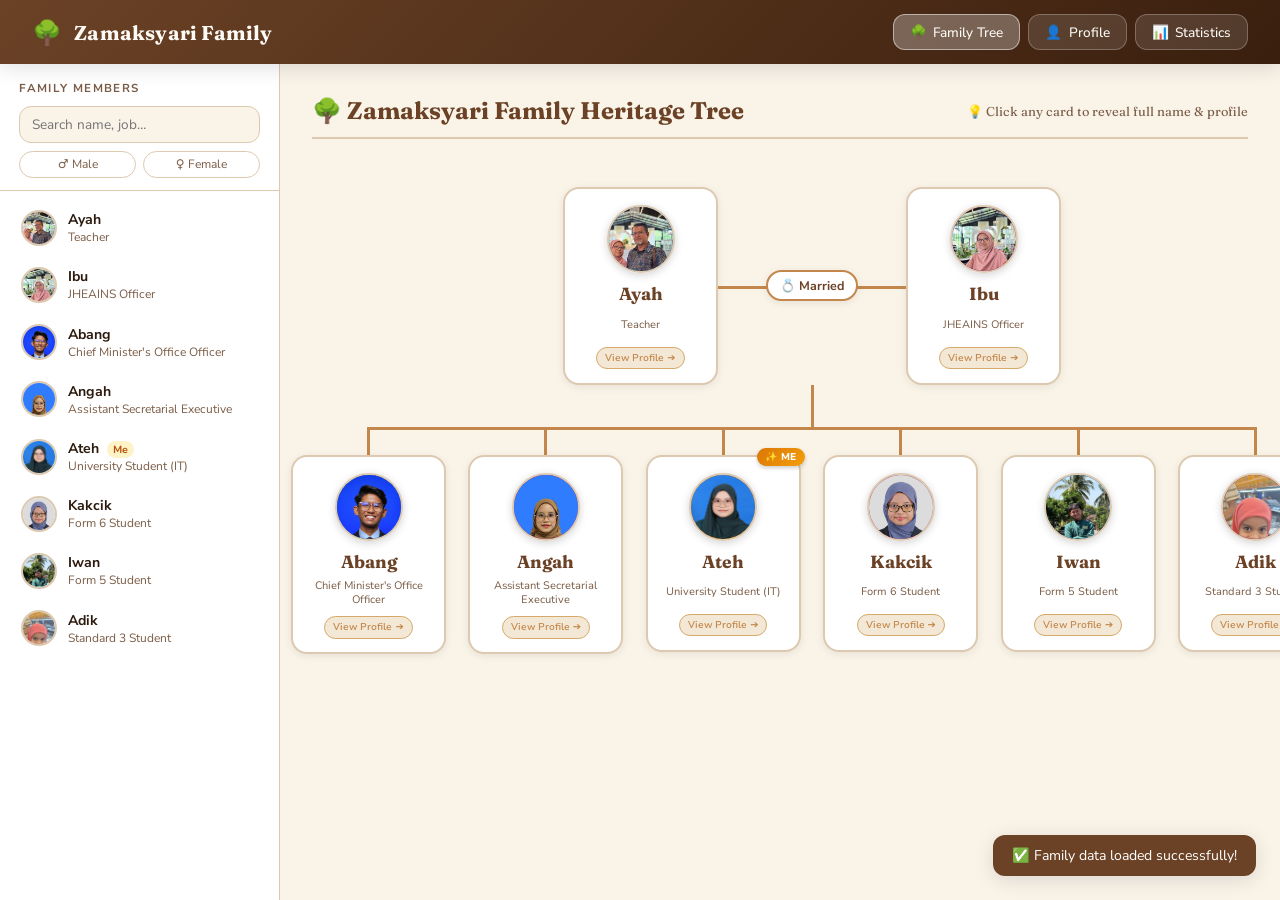
==== commit c4412ab3: "fix: restore index.html UTF-8 encoding, use HTML entities for emoji, fix data-view attributes" ====
--- a/index.html
+++ b/index.html
@@ -1,4 +1,4 @@
-﻿<!DOCTYPE html>
+<!DOCTYPE html>
 <html lang="en">
 <head>
   <meta charset="UTF-8" />
@@ -8,41 +8,37 @@
 </head>
 <body>
 
-  <!-- â•â•â•â•â•â•â•â•â•â•â•â•â•â•â•â•â•â•â•â•â•â•â•â•â•â•â•â•â•â•â•â•â•â•â•â•â•â•â•â•â•â•â•
-       HEADER / NAV
-  â•â•â•â•â•â•â•â•â•â•â•â•â•â•â•â•â•â•â•â•â•â•â•â•â•â•â•â•â•â•â•â•â•â•â•â•â•â•â•â•â•â•â• -->
+  <!-- HEADER / NAV -->
   <header id="app-header">
     <div class="brand">
-      <span class="brand-icon">ðŸŒ³</span>
-      <span>Keluarga Zamaksyari</span>
+      <span class="brand-icon">&#127795;</span>
+      <span>Zamaksyari Family</span>
     </div>
 
     <nav id="main-nav">
       <button class="nav-btn active" data-view="tree">
-        <span>ðŸŒ³</span> <span>Family Tree</span>
+        <span>&#127795;</span> <span>Family Tree</span>
       </button>
-      <button class="nav-btn" data-view="Profilee">
-        <span>ðŸ‘¤</span> <span>Profile</span>
+      <button class="nav-btn" data-view="profile">
+        <span>&#128100;</span> <span>Profile</span>
       </button>
       <button class="nav-btn" data-view="stats">
-        <span>ðŸ“Š</span> <span>Statistics</span>
+        <span>&#128202;</span> <span>Statistics</span>
       </button>
     </nav>
   </header>
 
-  <!-- â•â•â•â•â•â•â•â•â•â•â•â•â•â•â•â•â•â•â•â•â•â•â•â•â•â•â•â•â•â•â•â•â•â•â•â•â•â•â•â•â•â•â•
-       MAIN LAYOUT
-  â•â•â•â•â•â•â•â•â•â•â•â•â•â•â•â•â•â•â•â•â•â•â•â•â•â•â•â•â•â•â•â•â•â•â•â•â•â•â•â•â•â•â• -->
+  <!-- MAIN LAYOUT -->
   <main id="app-main">
 
-    <!-- â”€â”€ Sidebar â”€â”€ -->
+    <!-- Sidebar -->
     <aside id="sidebar">
       <div class="sidebar-header">
         <h3>Family Members</h3>
-        <input id="search-input" type="text" placeholder="ðŸ” Search name, jobâ€¦" />
+        <input id="search-input" type="text" placeholder="Search name, job&hellip;" />
         <div class="filter-row">
-          <button class="filter-chip" data-gender="male">â™‚ Lelaki</button>
-          <button class="filter-chip" data-gender="female">â™€ Perempuan</button>
+          <button class="filter-chip" data-gender="male">&#9794; Male</button>
+          <button class="filter-chip" data-gender="female">&#9792; Female</button>
         </div>
       </div>
       <div id="member-list">
@@ -50,57 +46,51 @@
       </div>
     </aside>
 
-    <!-- â”€â”€ Content Area â”€â”€ -->
+    <!-- Content Area -->
     <section id="content-area">
 
       <!-- View: Tree -->
       <div id="view-tree" class="view active">
         <div class="empty-state">
-          <div class="empty-icon">â³</div>
-          <p>Loading family dataâ€¦</p>
+          <div class="empty-icon">&#9203;</div>
+          <p>Loading family data&hellip;</p>
         </div>
       </div>
 
-      <!-- View: Profilee -->
-      <div id="view-Profilee" class="view">
+      <!-- View: Profile -->
+      <div id="view-profile" class="view">
         <div class="empty-state">
-          <div class="empty-icon">ðŸ‘¤</div>
-          <p>Select a family member to view their Profilee</p>
+          <div class="empty-icon">&#128100;</div>
+          <p>Select a family member to view their profile</p>
         </div>
       </div>
 
       <!-- View: Statistics -->
       <div id="view-stats" class="view">
         <div class="empty-state">
-          <div class="empty-icon">ðŸ“Š</div>
-          <p>Loading statisticsâ€¦</p>
+          <div class="empty-icon">&#128202;</div>
+          <p>Loading statistics&hellip;</p>
         </div>
       </div>
 
     </section>
   </main>
 
-  <!-- â•â•â•â•â•â•â•â•â•â•â•â•â•â•â•â•â•â•â•â•â•â•â•â•â•â•â•â•â•â•â•â•â•â•â•â•â•â•â•â•â•â•â•
-       MODAL
-  â•â•â•â•â•â•â•â•â•â•â•â•â•â•â•â•â•â•â•â•â•â•â•â•â•â•â•â•â•â•â•â•â•â•â•â•â•â•â•â•â•â•â• -->
+  <!-- MODAL -->
   <div id="modal-overlay">
     <div id="modal-box">
       <div class="modal-header">
         <h3 id="modal-title">Details</h3>
-        <button class="modal-close" id="modal-close">âœ•</button>
+        <button class="modal-close" id="modal-close">&times;</button>
       </div>
       <div id="modal-body"></div>
     </div>
   </div>
 
-  <!-- â•â•â•â•â•â•â•â•â•â•â•â•â•â•â•â•â•â•â•â•â•â•â•â•â•â•â•â•â•â•â•â•â•â•â•â•â•â•â•â•â•â•â•
-       TOAST
-  â•â•â•â•â•â•â•â•â•â•â•â•â•â•â•â•â•â•â•â•â•â•â•â•â•â•â•â•â•â•â•â•â•â•â•â•â•â•â•â•â•â•â• -->
+  <!-- TOAST -->
   <div id="toast"></div>
 
-  <!-- â•â•â•â•â•â•â•â•â•â•â•â•â•â•â•â•â•â•â•â•â•â•â•â•â•â•â•â•â•â•â•â•â•â•â•â•â•â•â•â•â•â•â•
-       SCRIPTS â€” MVC layers loaded in order
-  â•â•â•â•â•â•â•â•â•â•â•â•â•â•â•â•â•â•â•â•â•â•â•â•â•â•â•â•â•â•â•â•â•â•â•â•â•â•â•â•â•â•â• -->
+  <!-- SCRIPTS — MVC layers loaded in order -->
   <script src="js/model/FamilyModel.js"></script>
   <script src="js/view/FamilyView.js"></script>
   <script src="js/controller/FamilyController.js"></script>
@@ -113,6 +103,6 @@
       controller.init();
     });
   </script>
+
 </body>
 </html>
-
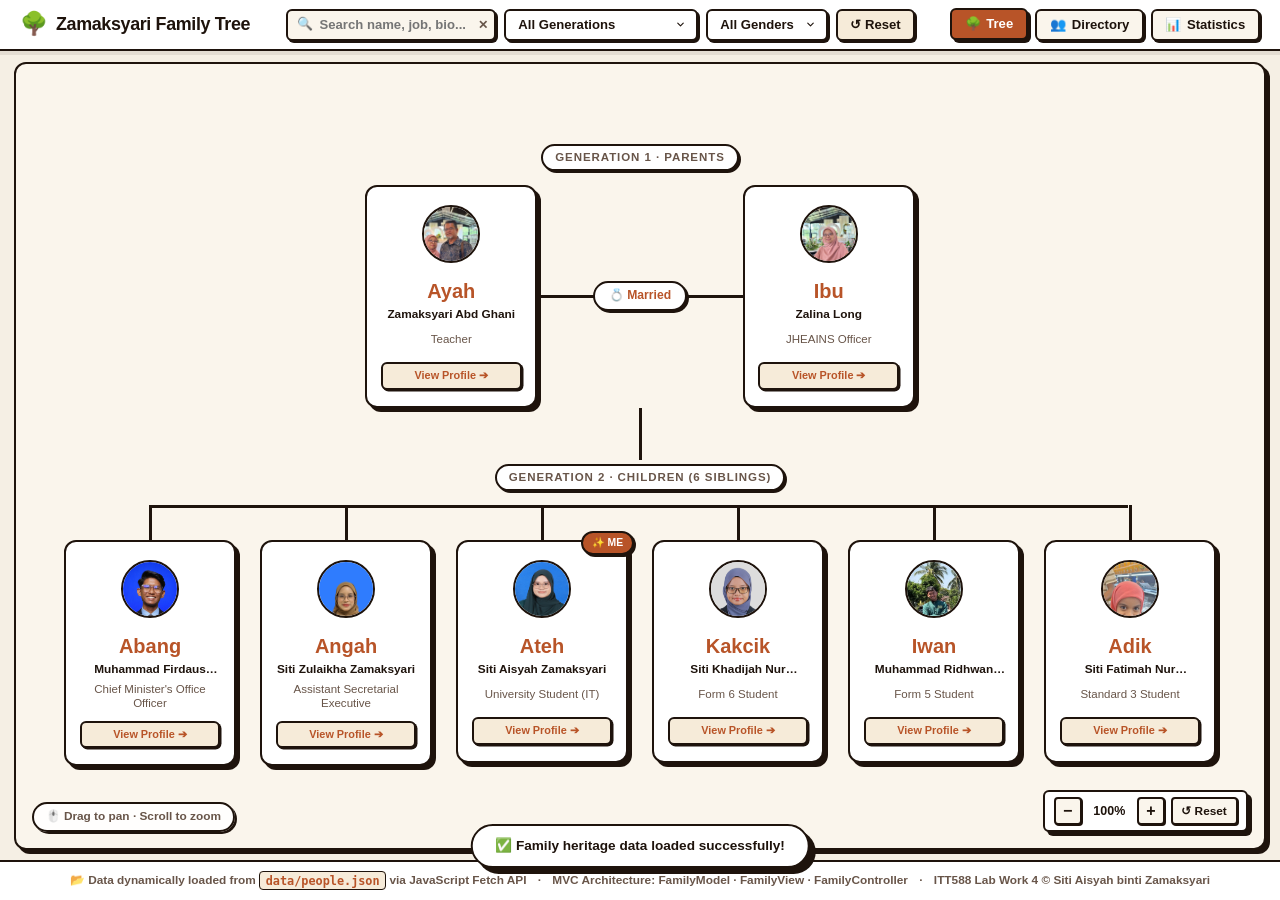
==== commit bc09f888: "Support direct GitHub Pages root deployment" ====
--- a/index.html
+++ b/index.html
@@ -3,99 +3,150 @@
 <head>
   <meta charset="UTF-8" />
   <meta name="viewport" content="width=device-width, initial-scale=1.0" />
-  <title>Zamaksyari Family Heritage Tree</title>
+  <title>Zamaksyari Family Heritage Tree — ITT588 Lab 4</title>
   <link rel="stylesheet" href="css/style.css" />
 </head>
 <body>
 
-  <!-- HEADER / NAV -->
+  <!-- ═══════════════════════════════════════════
+       HEADER (Earthy Minimal Neobrutalism Top Bar)
+  ═══════════════════════════════════════════ -->
   <header id="app-header">
-    <div class="brand">
-      <span class="brand-icon">&#127795;</span>
-      <span>Zamaksyari Family</span>
+    <div class="header-left">
+      <div class="brand">
+        <span class="brand-icon">🌳</span>
+        <span class="brand-name">Zamaksyari Family Tree</span>
+      </div>
     </div>
 
+    <!-- Dropdown Filters & Search in Top Bar -->
+    <div class="header-filters">
+      <div class="search-box">
+        <span class="search-icon">🔍</span>
+        <input id="top-search" type="text" placeholder="Search name, job, bio..." autocomplete="off" />
+        <button id="btn-clear-search" class="btn-clear" title="Clear search">✕</button>
+      </div>
+
+      <!-- Generation Dropdown Filter -->
+      <div class="select-wrapper">
+        <select id="top-filter-gen" class="neo-select" title="Filter by generation">
+          <option value="all">All Generations</option>
+          <option value="0">Generation 1 (Parents)</option>
+          <option value="1">Generation 2 (Children)</option>
+        </select>
+      </div>
+
+      <!-- Gender Dropdown Filter -->
+      <div class="select-wrapper">
+        <select id="top-filter-gender" class="neo-select" title="Filter by gender">
+          <option value="all">All Genders</option>
+          <option value="male">♂ Male</option>
+          <option value="female">♀ Female</option>
+        </select>
+      </div>
+
+      <button id="btn-top-reset" class="btn-neo-reset" title="Reset all filters">↺ Reset</button>
+    </div>
+
+    <!-- Navigation Tabs -->
     <nav id="main-nav">
-      <button class="nav-btn active" data-view="tree">
-        <span>&#127795;</span> <span>Family Tree</span>
+      <button class="nav-btn active" data-view="tree" title="View interactive family tree">
+        <span>🌳</span> <span class="nav-text">Tree</span>
       </button>
-      <button class="nav-btn" data-view="profile">
-        <span>&#128100;</span> <span>Profile</span>
+      <button class="nav-btn" data-view="directory" title="View family members directory">
+        <span>👥</span> <span class="nav-text">Directory</span>
       </button>
-      <button class="nav-btn" data-view="stats">
-        <span>&#128202;</span> <span>Statistics</span>
+      <button class="nav-btn" data-view="stats" title="View demographic statistics">
+        <span>📊</span> <span class="nav-text">Statistics</span>
       </button>
     </nav>
   </header>
 
-  <!-- MAIN LAYOUT -->
+  <!-- ═══════════════════════════════════════════
+       MAIN CONTENT (No Vertical Page Scroll on Tree)
+  ═══════════════════════════════════════════ -->
   <main id="app-main">
+    <section id="content-area">
 
-    <!-- Sidebar -->
-    <aside id="sidebar">
-      <div class="sidebar-header">
-        <h3>Family Members</h3>
-        <input id="search-input" type="text" placeholder="Search name, job&hellip;" />
-        <div class="filter-row">
-          <button class="filter-chip" data-gender="male">&#9794; Male</button>
-          <button class="filter-chip" data-gender="female">&#9792; Female</button>
+      <!-- View: Tree (Interactive Pan & Zoom Canvas) -->
+      <div id="view-tree" class="view active">
+        <div id="tree-canvas-viewport" class="tree-canvas-viewport">
+          <!-- Canvas containing the tree hierarchy -->
+          <div id="tree-canvas" class="tree-canvas">
+            <!-- Rendered dynamically by FamilyView -->
+          </div>
+
+          <!-- Small Discrete Floating Zoom Controls at Bottom Right -->
+          <div class="neo-floating-zoom" title="Scroll mouse wheel to zoom, click & drag to pan">
+            <button id="btn-zoom-out" class="btn-zoom-mini" title="Zoom Out">−</button>
+            <span id="zoom-level-text" class="zoom-mini-text">100%</span>
+            <button id="btn-zoom-in" class="btn-zoom-mini" title="Zoom In">+</button>
+            <button id="btn-zoom-reset" class="btn-zoom-mini btn-reset-mini" title="Reset View">↺ Reset</button>
+          </div>
+
+          <!-- Discrete drag hint badge -->
+          <div class="neo-canvas-hint">
+            <span>🖱️ Drag to pan · Scroll to zoom</span>
+          </div>
         </div>
       </div>
-      <div id="member-list">
-        <!-- Populated by FamilyView -->
-      </div>
-    </aside>
 
-    <!-- Content Area -->
-    <section id="content-area">
-
-      <!-- View: Tree -->
-      <div id="view-tree" class="view active">
-        <div class="empty-state">
-          <div class="empty-icon">&#9203;</div>
-          <p>Loading family data&hellip;</p>
+      <!-- View: Directory & Filter -->
+      <div id="view-directory" class="view">
+        <div class="view-header-wrap">
+          <h1 class="neo-title">👥 Family Members Directory</h1>
+          <p class="neo-subtitle">Complete list of family members with biographical details and kinship ties.</p>
+        </div>
+        <div id="directory-content">
+          <!-- Rendered by FamilyView -->
         </div>
       </div>
 
       <!-- View: Profile -->
       <div id="view-profile" class="view">
-        <div class="empty-state">
-          <div class="empty-icon">&#128100;</div>
-          <p>Select a family member to view their profile</p>
+        <div id="profile-content">
+          <!-- Rendered by FamilyView -->
         </div>
       </div>
 
       <!-- View: Statistics -->
       <div id="view-stats" class="view">
-        <div class="empty-state">
-          <div class="empty-icon">&#128202;</div>
-          <p>Loading statistics&hellip;</p>
+        <div class="view-header-wrap">
+          <h1 class="neo-title">📊 Family Analytics & Statistics</h1>
+          <p class="neo-subtitle">Demographic distributions computed dynamically from the heritage JSON dataset.</p>
+        </div>
+        <div id="stats-content">
+          <!-- Rendered by FamilyView -->
         </div>
       </div>
 
     </section>
   </main>
 
-  <!-- MODAL -->
-  <div id="modal-overlay">
-    <div id="modal-box">
-      <div class="modal-header">
-        <h3 id="modal-title">Details</h3>
-        <button class="modal-close" id="modal-close">&times;</button>
-      </div>
-      <div id="modal-body"></div>
-    </div>
-  </div>
-
-  <!-- TOAST -->
+  <!-- ═══════════════════════════════════════════
+       TOAST NOTIFICATION
+  ═══════════════════════════════════════════ -->
   <div id="toast"></div>
 
-  <!-- SCRIPTS — MVC layers loaded in order -->
+  <!-- ═══════════════════════════════════════════
+       FOOTER
+  ═══════════════════════════════════════════ -->
+  <footer id="app-footer">
+    <span>📂 Data dynamically loaded from <code>data/people.json</code> via JavaScript Fetch API</span>
+    <span class="footer-dot">·</span>
+    <span>MVC Architecture: <strong>FamilyModel</strong> · <strong>FamilyView</strong> · <strong>FamilyController</strong></span>
+    <span class="footer-dot">·</span>
+    <span>ITT588 Lab Work 4 © Siti Aisyah binti Zamaksyari</span>
+  </footer>
+
+  <!-- ═══════════════════════════════════════════
+       SCRIPTS — MVC layers loaded in order
+  ═══════════════════════════════════════════ -->
   <script src="js/model/FamilyModel.js"></script>
   <script src="js/view/FamilyView.js"></script>
   <script src="js/controller/FamilyController.js"></script>
   <script>
-    // Bootstrap the application
+    // Bootstrap MVC Application
     document.addEventListener('DOMContentLoaded', () => {
       const model      = new FamilyModel();
       const view       = new FamilyView();
@@ -103,6 +154,5 @@
       controller.init();
     });
   </script>
-
 </body>
 </html>
--- a/css/style.css
+++ b/css/style.css
@@ -1,741 +1,1298 @@
 /* ============================================================
-   FAMILY TREE APP — Main Stylesheet
-   Design: Lovable-faithful warm heritage palette
-   Fonts : Fraunces (display) + Nunito Sans (body)
+   ZAMAKSYARI FAMILY TREE — ITT588 Lab Work 4
+   Theme: Earthy Minimal + Neobrutalism
+   Clean English UI · Malay Nicknames Preserved · No Blood Groups
+   Interactive Pan & Zoom Canvas · Full-Width Viewport
    ============================================================ */
 
-@import url('https://fonts.googleapis.com/css2?family=Fraunces:ital,opsz,wght@0,9..144,400;0,9..144,700;0,9..144,900;1,9..144,400&family=Nunito+Sans:wght@400;500;600;700&display=swap');
-
-/* ── Design tokens (matching Lovable's oklch palette translated to hex) ── */
 :root {
-  /* Background & Surface */
-  --bg:           #f9f3e8;  /* oklch(0.976 0.016 78) */
-  --surface:      #ffffff;
-  --card:         #ffffff;
-
-  /* Text */
-  --fg:           #2c1a0e;  /* oklch(0.24 0.04 50) */
-  --muted-fg:     #7a5c46;  /* oklch(0.55 0.035 55) */
-
-  /* Primary (warm brown) */
-  --primary:      #6b4226;  /* oklch(0.45 0.08 55) */
-  --primary-fg:   #fdfaf5;
-  --primary-light:#c4874b;  /* oklch(0.65 0.11 62) */
-  --primary-deep: #3a1f0e;  /* oklch(0.27 0.06 50) */
-
-  /* Secondary / accent */
-  --secondary:    #f3e8d5;  /* oklch(0.95 0.025 75) */
-  --accent:       #d4a96a;  /* oklch(0.76 0.09 75) */
-
-  /* Muted */
-  --muted:        #f0e8d8;  /* oklch(0.95 0.02 75) */
-
-  /* Gender */
-  --male:         #2c5f8c;  /* oklch(0.47 0.08 245) */
-  --male-light:   #4a80b0;
-  --female:       #8b1f5e;  /* oklch(0.42 0.15 345) */
-  --female-light: #b05080;
-
-  /* Me highlight (golden) */
-  --me:           #d97706;
-  --me-light:     #f59e0b;
-  --me-fg:        #ffffff;
-
-  /* Status */
-  --living:       #3a7a4a;
-  --deceased:     #888888;
-
-  /* Border / Input */
-  --border:       #ddc9b0;
-  --input-border: #ddc9b0;
-
-  /* Gradients */
-  --grad-header:  linear-gradient(135deg, var(--primary) 0%, var(--primary-deep) 100%);
-  --grad-male:    linear-gradient(135deg, var(--male), var(--male-light));
-  --grad-female:  linear-gradient(135deg, var(--female), var(--female-light));
-  --grad-me:      linear-gradient(135deg, var(--me), var(--me-light));
-  --grad-bar:     linear-gradient(90deg, var(--primary), var(--primary-light));
-  --grad-bar-alt: linear-gradient(90deg, var(--living), var(--accent));
-
-  /* Shadows */
-  --shadow-sm:    0 2px 8px rgba(0,0,0,.08);
-  --shadow-md:    0 4px 20px rgba(0,0,0,.12);
-  --shadow-lg:    0 8px 40px rgba(0,0,0,.18);
-
-  /* Shape */
-  --radius:       0.75rem;
-  --radius-lg:    1rem;
-  --radius-xl:    1.25rem;
-  --radius-full:  9999px;
-
-  --transition:   .25s ease;
-}
-
-/* ── Reset ── */
-*, *::before, *::after { box-sizing: border-box; margin: 0; padding: 0; }
+  --clr-bg:            #f5efe4; /* warm linen / oatmeal paper */
+  --clr-surface:       #ffffff;
+  --clr-surface-alt:   #faf5ec;
+  --clr-border:        #1e130c; /* bold dark espresso */
+  --clr-shadow:        #1e130c;
+  --clr-primary:       #b85428; /* earthy terracotta */
+  --clr-primary-hover: #9c431d;
+  --clr-accent:        #dfa052; /* warm ochre / honey */
+  --clr-accent-soft:   #f6ebd9;
+  --clr-text:          #1e130c;
+  --clr-muted:         #685549;
+  --clr-male:          #244b70; /* earthy muted navy */
+  --clr-female:        #852b57; /* earthy deep berry */
+  --clr-living:        #25633a; /* forest green */
+  --clr-deceased:      #78716c;
+  --clr-me:            #b85428;
+
+  --neo-border:        2px solid var(--clr-border);
+  --neo-border-thick:  2.5px solid var(--clr-border);
+  --neo-shadow-sm:     2px 2px 0px var(--clr-shadow);
+  --neo-shadow:        4px 4px 0px var(--clr-shadow);
+  --neo-shadow-lg:     6px 6px 0px var(--clr-shadow);
+
+  --radius-sm:         6px;
+  --radius-md:         12px;
+  --radius-lg:         16px;
+  --transition:        0.18s cubic-bezier(0.16, 1, 0.3, 1);
+}
+
+*, *::before, *::after {
+  box-sizing: border-box;
+  margin: 0;
+  padding: 0;
+}
 
 body {
-  font-family: 'Nunito Sans', system-ui, sans-serif;
-  background: var(--bg);
-  color: var(--fg);
-  min-height: 100vh;
-  overflow-x: hidden;
-  -webkit-font-smoothing: antialiased;
-}
-
-/* ── Scrollbar ── */
-::-webkit-scrollbar { width: 6px; height: 6px; }
-::-webkit-scrollbar-track { background: var(--bg); }
-::-webkit-scrollbar-thumb { background: var(--accent); border-radius: var(--radius-full); }
-
-/* =========================================================
-   HEADER
-   ========================================================= */
-#app-header {
-  background: var(--grad-header);
-  color: var(--primary-fg);
-  padding: 0 2rem;
-  height: 64px;
-  display: flex;
-  align-items: center;
-  justify-content: space-between;
-  box-shadow: var(--shadow-md);
-  position: sticky;
-  top: 0;
-  z-index: 100;
-}
-
-#app-header .brand {
-  display: flex;
-  align-items: center;
-  gap: .75rem;
-  font-family: 'Fraunces', Georgia, serif;
-  font-size: 1.25rem;
-  font-weight: 700;
-  letter-spacing: .01em;
-}
-#app-header .brand-icon { font-size: 1.5rem; }
-
-nav#main-nav { display: flex; gap: .5rem; }
-
-nav#main-nav .nav-btn {
-  background: rgba(255,255,255,.12);
-  color: var(--primary-fg);
-  border: 1px solid rgba(255,255,255,.25);
-  padding: .45rem 1rem;
-  border-radius: var(--radius);
-  cursor: pointer;
-  font-size: .85rem;
-  font-weight: 500;
-  transition: var(--transition);
-  display: flex;
-  align-items: center;
-  gap: .4rem;
-  font-family: inherit;
-}
-nav#main-nav .nav-btn:hover,
-nav#main-nav .nav-btn.active {
-  background: rgba(255,255,255,.28);
-  border-color: rgba(255,255,255,.5);
-}
-
-/* =========================================================
-   LAYOUT
-   ========================================================= */
-#app-main {
-  display: flex;
-  height: calc(100vh - 64px);
-  overflow: hidden;
-}
-
-/* ── Sidebar ── */
-#sidebar {
-  width: 280px;
-  min-width: 280px;
-  background: var(--card);
-  border-right: 1px solid var(--border);
+  font-family: -apple-system, BlinkMacSystemFont, "Segoe UI", Roboto, "Helvetica Neue", Arial, sans-serif;
+  background-color: var(--clr-bg);
+  color: var(--clr-text);
+  height: 100vh;
   display: flex;
   flex-direction: column;
   overflow: hidden;
-  transition: width var(--transition);
-}
-#sidebar.collapsed { width: 0; min-width: 0; overflow: hidden; }
-
-.sidebar-header {
-  padding: 1rem 1.2rem .75rem;
-  border-bottom: 1px solid var(--border);
-}
-.sidebar-header h3 {
-  font-size: .72rem;
+  line-height: 1.45;
+}
+
+/* ============================================================
+   HEADER / TOP BAR
+   ============================================================ */
+#app-header {
+  background: var(--clr-surface);
+  border-bottom: var(--neo-border-thick);
+  padding: 0.55rem 1.25rem;
+  display: flex;
+  flex-wrap: wrap;
+  align-items: center;
+  justify-content: space-between;
+  gap: 0.65rem;
+  z-index: 100;
+  box-shadow: 0 4px 0px rgba(30, 19, 12, 0.08);
+  flex-shrink: 0;
+}
+
+.header-left .brand {
+  display: flex;
+  align-items: center;
+  gap: 0.5rem;
+}
+
+.brand-icon {
+  font-size: 1.4rem;
+  line-height: 1;
+}
+
+.brand-name {
+  font-size: 1.12rem;
+  font-weight: 900;
+  letter-spacing: -0.02em;
+  color: var(--clr-text);
+}
+
+/* Top Bar Filter Controls */
+.header-filters {
+  display: flex;
+  flex-wrap: wrap;
+  align-items: center;
+  gap: 0.5rem;
+}
+
+.search-box {
+  position: relative;
+  display: flex;
+  align-items: center;
+}
+
+.search-box .search-icon {
+  position: absolute;
+  left: 0.65rem;
+  font-size: 0.8rem;
+  color: var(--clr-muted);
+  pointer-events: none;
+}
+
+.search-box input {
+  padding: 0.4rem 1.6rem 0.4rem 1.95rem;
+  border: var(--neo-border);
+  border-radius: var(--radius-sm);
+  background: var(--clr-surface-alt);
+  color: var(--clr-text);
+  font-size: 0.82rem;
+  font-weight: 600;
+  outline: none;
+  width: 210px;
+  box-shadow: var(--neo-shadow-sm);
+  transition: var(--transition);
+}
+
+.search-box input:focus {
+  background: #ffffff;
+  border-color: var(--clr-primary);
+  transform: translate(-1px, -1px);
+  box-shadow: 3px 3px 0px var(--clr-shadow);
+}
+
+.btn-clear {
+  position: absolute;
+  right: 0.5rem;
+  background: none;
+  border: none;
+  font-size: 0.75rem;
+  font-weight: 800;
+  color: var(--clr-muted);
+  cursor: pointer;
+}
+
+/* Dropdown Selects */
+.select-wrapper {
+  position: relative;
+}
+
+.neo-select {
+  appearance: none;
+  -webkit-appearance: none;
+  background-color: var(--clr-surface);
+  background-image: url("data:image/svg+xml;charset=UTF-8,%3csvg xmlns='http://www.w3.org/2000/svg' viewBox='0 0 24 24' fill='none' stroke='%231e130c' stroke-width='2.5' stroke-linecap='round' stroke-linejoin='round'%3e%3cpolyline points='6 9 12 15 18 9'%3e%3c/polyline%3e%3c/svg%3e");
+  background-repeat: no-repeat;
+  background-position: right 0.65rem center;
+  background-size: 0.85em;
+  padding: 0.4rem 2rem 0.4rem 0.75rem;
+  border: var(--neo-border);
+  border-radius: var(--radius-sm);
+  font-size: 0.82rem;
   font-weight: 700;
+  color: var(--clr-text);
+  cursor: pointer;
+  box-shadow: var(--neo-shadow-sm);
+  transition: var(--transition);
+  outline: none;
+}
+
+.neo-select:hover {
+  transform: translate(-1px, -1px);
+  box-shadow: 3px 3px 0px var(--clr-shadow);
+}
+
+.neo-select:focus {
+  border-color: var(--clr-primary);
+}
+
+.btn-neo-reset {
+  background: var(--clr-accent-soft);
+  color: var(--clr-text);
+  border: var(--neo-border);
+  border-radius: var(--radius-sm);
+  padding: 0.4rem 0.75rem;
+  font-size: 0.82rem;
+  font-weight: 800;
+  cursor: pointer;
+  box-shadow: var(--neo-shadow-sm);
+  transition: var(--transition);
+}
+
+.btn-neo-reset:hover {
+  background: var(--clr-accent);
+  transform: translate(-1px, -1px);
+  box-shadow: 3px 3px 0px var(--clr-shadow);
+}
+
+.btn-neo-reset:active {
+  transform: translate(1px, 1px);
+  box-shadow: 1px 1px 0px var(--clr-shadow);
+}
+
+/* Nav Tabs */
+nav#main-nav {
+  display: flex;
+  align-items: center;
+  gap: 0.4rem;
+}
+
+nav#main-nav .nav-btn {
+  background: var(--clr-surface-alt);
+  color: var(--clr-text);
+  border: var(--neo-border);
+  padding: 0.4rem 0.8rem;
+  border-radius: var(--radius-sm);
+  cursor: pointer;
+  font-size: 0.82rem;
+  font-weight: 800;
+  box-shadow: var(--neo-shadow-sm);
+  transition: var(--transition);
+  display: flex;
+  align-items: center;
+  gap: 0.35rem;
+}
+
+nav#main-nav .nav-btn:hover {
+  transform: translate(-1px, -1px);
+  box-shadow: 3px 3px 0px var(--clr-shadow);
+}
+
+nav#main-nav .nav-btn.active {
+  background: var(--clr-primary);
+  color: #ffffff;
+  transform: translate(-1px, -1px);
+  box-shadow: 3px 3px 0px var(--clr-shadow);
+}
+
+/* ============================================================
+   MAIN LAYOUT (Full Screen, No Vertical Scroll On Tree)
+   ============================================================ */
+#app-main {
+  flex: 1;
+  display: flex;
+  flex-direction: column;
+  overflow: hidden;
+  position: relative;
+}
+
+#content-area {
+  flex: 1;
+  width: 100%;
+  height: 100%;
+  position: relative;
+  overflow: hidden;
+}
+
+.view {
+  display: none;
+  width: 100%;
+  height: 100%;
+}
+
+.view.active {
+  display: flex;
+  flex-direction: column;
+}
+
+/* Scrollable views: Directory, Profile, Stats */
+#view-directory.active,
+#view-profile.active,
+#view-stats.active {
+  display: block;
+  overflow-y: auto;
+  padding: 1.5rem 1.25rem 3.5rem;
+}
+
+.view-header-wrap {
+  text-align: center;
+  margin-bottom: 2rem;
+}
+
+.neo-title {
+  font-size: 1.85rem;
+  font-weight: 900;
+  letter-spacing: -0.02em;
+  color: var(--clr-text);
+}
+
+.neo-subtitle {
+  font-size: 0.9rem;
+  color: var(--clr-muted);
+  font-weight: 500;
+  margin-top: 0.25rem;
+}
+
+/* ============================================================
+   INTERACTIVE PAN & ZOOM CANVAS (Tree View)
+   ============================================================ */
+#view-tree.active {
+  display: flex;
+  flex-direction: column;
+  padding: 0.65rem 0.85rem;
+}
+
+.tree-canvas-viewport {
+  flex: 1;
+  width: 100%;
+  height: 100%;
+  position: relative;
+  overflow: hidden;
+  cursor: grab;
+  user-select: none;
+  background: var(--clr-surface-alt);
+  border: var(--neo-border-thick);
+  border-radius: var(--radius-md);
+  box-shadow: var(--neo-shadow);
+  display: flex;
+  align-items: center;
+  justify-content: center;
+}
+
+.tree-canvas-viewport.is-dragging {
+  cursor: grabbing;
+}
+
+.tree-canvas {
+  position: absolute;
+  width: max-content;
+  will-change: transform;
+  display: flex;
+  align-items: center;
+  justify-content: center;
+  padding: 2rem;
+}
+
+/* Floating Zoom Widget (Discrete at bottom right) */
+.neo-floating-zoom {
+  position: absolute;
+  bottom: 1rem;
+  right: 1rem;
+  z-index: 50;
+  display: flex;
+  align-items: center;
+  gap: 0.35rem;
+  background: var(--clr-surface);
+  border: var(--neo-border);
+  border-radius: var(--radius-sm);
+  padding: 0.3rem 0.55rem;
+  box-shadow: var(--neo-shadow);
+}
+
+.btn-zoom-mini {
+  background: var(--clr-surface-alt);
+  color: var(--clr-text);
+  border: var(--neo-border);
+  border-radius: 4px;
+  width: 28px;
+  height: 28px;
+  font-size: 1rem;
+  font-weight: 900;
+  display: flex;
+  align-items: center;
+  justify-content: center;
+  cursor: pointer;
+  box-shadow: 1px 1px 0px var(--clr-shadow);
+  transition: var(--transition);
+}
+
+.btn-zoom-mini:hover {
+  background: var(--clr-accent-soft);
+  transform: translate(-1px, -1px);
+  box-shadow: 2px 2px 0px var(--clr-shadow);
+}
+
+.btn-zoom-mini:active {
+  transform: translate(1px, 1px);
+  box-shadow: none;
+}
+
+.btn-reset-mini {
+  width: auto;
+  padding: 0 0.55rem;
+  font-size: 0.74rem;
+}
+
+.zoom-mini-text {
+  font-size: 0.78rem;
+  font-weight: 800;
+  min-width: 44px;
+  text-align: center;
+}
+
+/* Floating Canvas Hint (Discrete at bottom left) */
+.neo-canvas-hint {
+  position: absolute;
+  bottom: 1rem;
+  left: 1rem;
+  z-index: 50;
+  font-size: 0.74rem;
+  font-weight: 700;
+  color: var(--clr-muted);
+  background: rgba(255, 255, 255, 0.92);
+  border: var(--neo-border);
+  border-radius: 99px;
+  padding: 0.25rem 0.75rem;
+  box-shadow: var(--neo-shadow-sm);
+  pointer-events: none;
+}
+
+/* ============================================================
+   TREE LAYOUT
+   ============================================================ */
+.tree-root-layout {
+  display: flex;
+  flex-direction: column;
+  align-items: center;
+}
+
+.tree-gen-tag {
+  font-size: 0.72rem;
+  font-weight: 900;
   text-transform: uppercase;
-  letter-spacing: .12em;
-  color: var(--muted-fg);
-  margin-bottom: .6rem;
-}
-
-#search-input {
-  width: 100%;
-  padding: .5rem .75rem;
-  border: 1px solid var(--input-border);
-  border-radius: var(--radius);
-  font-size: .85rem;
-  background: var(--bg);
-  color: var(--fg);
-  outline: none;
-  transition: border-color var(--transition);
-  font-family: inherit;
-}
-#search-input:focus { border-color: var(--primary); }
-
-.filter-row { display: flex; gap: .4rem; margin-top: .5rem; }
-
-.filter-chip {
-  flex: 1;
-  padding: .3rem .5rem;
-  border: 1px solid var(--border);
-  border-radius: var(--radius-full);
-  background: transparent;
-  font-size: .75rem;
-  cursor: pointer;
-  color: var(--muted-fg);
-  transition: var(--transition);
-  text-align: center;
-  font-family: inherit;
-}
-.filter-chip:hover { background: var(--bg); }
-.filter-chip.active { background: var(--primary); color: #fff; border-color: var(--primary); }
-
-#member-list { flex: 1; overflow-y: auto; padding: .5rem; }
-
-.member-list-item {
-  display: flex;
-  align-items: center;
-  gap: .7rem;
-  padding: .6rem .75rem;
-  border-radius: var(--radius);
-  cursor: pointer;
-  transition: background var(--transition);
-  border: 1px solid transparent;
-}
-.member-list-item:hover { background: var(--bg); }
-.member-list-item.selected { background: var(--secondary); border-color: var(--accent); }
-
-/* Avatar */
-.member-avatar {
-  width: 36px; height: 36px;
-  border-radius: 50%;
-  display: flex; align-items: center; justify-content: center;
-  font-size: .9rem; font-weight: 700; color: #fff;
-  flex-shrink: 0;
-  overflow: hidden;
-  border: 2px solid var(--border);
-}
-.avatar-male   { background: var(--grad-male); }
-.avatar-female { background: var(--grad-female); }
-.avatar-me     { background: var(--grad-me); }
-.avatar-deceased { opacity: .6; filter: grayscale(60%); }
-
-.member-info-small { flex: 1; min-width: 0; }
-.member-info-small .name {
-  font-size: .88rem; font-weight: 700;
-  white-space: nowrap; overflow: hidden; text-overflow: ellipsis;
-}
-.member-info-small .meta { font-size: .75rem; color: var(--muted-fg); }
-
-.gen-badge {
-  font-size: .65rem; padding: .15rem .4rem;
-  border-radius: var(--radius-full);
-  background: var(--bg); color: var(--muted-fg);
-  border: 1px solid var(--border);
-  white-space: nowrap;
-}
-
-/* ── Content Area ── */
-#content-area { flex: 1; overflow: auto; position: relative; }
-
-/* =========================================================
-   VIEWS
-   ========================================================= */
-.view { display: none; width: 100%; height: 100%; }
-.view.active { display: block; }
-
-/* ── Tree View ── */
-#view-tree { padding: 2rem; min-height: 100%; }
-
-.tree-title {
-  font-family: 'Fraunces', Georgia, serif;
-  font-size: 1.5rem;
-  font-weight: 700;
-  color: var(--primary);
-  margin-bottom: 2rem;
-  padding-bottom: .75rem;
-  border-bottom: 2px solid var(--border);
-  display: flex; align-items: center; gap: .5rem;
-}
-
-/* =========================================================
-   HIERARCHICAL TREE MAP / CONNECTORS
-   ========================================================= */
-.tree-wrapper {
-  display: flex;
-  flex-direction: column;
-  align-items: center;
-  padding: 1rem 1rem 3rem;
-  min-width: 1000px;
-}
-
-.tree-parents-block {
+  letter-spacing: 0.08em;
+  background: var(--clr-surface);
+  border: var(--neo-border);
+  padding: 0.2rem 0.75rem;
+  border-radius: 99px;
+  box-shadow: var(--neo-shadow-sm);
+  margin-bottom: 0.85rem;
+  color: var(--clr-muted);
+}
+
+/* Parents Level */
+.tree-parents-row {
   display: flex;
   align-items: center;
   justify-content: center;
+  gap: 3.5rem;
   position: relative;
-  gap: 3rem;
-}
-
-.marriage-bridge {
-  display: flex;
-  flex-direction: column;
-  align-items: center;
+}
+
+.tree-marriage-connector {
   position: relative;
-}
-
-.marriage-line {
+  display: flex;
+  align-items: center;
+  justify-content: center;
+}
+
+.marriage-h-line {
   position: absolute;
-  top: 50%;
-  left: -3rem; right: -3rem;
   height: 3px;
-  background: var(--primary-light);
+  background: var(--clr-border);
+  left: -3.5rem;
+  right: -3.5rem;
   z-index: 1;
 }
 
-.marriage-pill {
+.neo-marriage-pill {
   position: relative;
   z-index: 2;
-  background: var(--surface);
-  border: 2px solid var(--primary-light);
-  color: var(--primary);
-  border-radius: var(--radius-full);
-  padding: .3rem .75rem;
-  font-size: .78rem;
-  font-weight: 700;
-  display: flex; align-items: center; gap: .35rem;
-  box-shadow: var(--shadow-sm);
-}
-
-.tree-trunk {
+  background: #ffffff;
+  border: var(--neo-border);
+  color: var(--clr-primary);
+  font-size: 0.76rem;
+  font-weight: 900;
+  padding: 0.25rem 0.85rem;
+  border-radius: 99px;
+  box-shadow: var(--neo-shadow-sm);
+  white-space: nowrap;
+}
+
+/* Vertical trunk line connecting Gen 1 to Gen 2 */
+.tree-vertical-trunk {
   width: 3px;
-  height: 42px;
-  background: var(--primary-light);
+  height: 52px;
+  background: var(--clr-border);
   margin: 0 auto;
 }
 
-.tree-children-container {
+/* Children Level (ONE SINGLE HORIZONTAL ROW) */
+.tree-children-wrapper {
+  display: flex;
+  flex-direction: column;
+  align-items: center;
   position: relative;
-  display: flex;
-  flex-direction: column;
-  align-items: center;
-  width: 100%;
-}
-
-.children-row-branch {
-  display: flex;
-  gap: 1.4rem;
-  justify-content: center;
-  position: relative;
-  padding-top: 28px;
-}
-
-/* Horizontal line across children */
-.children-row-branch::before {
-  content: '';
+}
+
+.tree-branch-bar {
   position: absolute;
   top: 0;
-  left: calc(155px / 2);
-  right: calc(155px / 2);
+  left: 88px;
+  right: 88px;
   height: 3px;
-  background: var(--primary-light);
-}
-
-.child-tree-node {
+  background: var(--clr-border);
+  z-index: 1;
+}
+
+.tree-children-single-row {
+  display: flex;
+  align-items: flex-start;
+  justify-content: center;
+  gap: 1.5rem;
+  flex-wrap: nowrap;
+  position: relative;
+  padding-top: 2.2rem;
+}
+
+.child-node-item {
+  position: relative;
   display: flex;
   flex-direction: column;
   align-items: center;
+}
+
+.child-drop-line {
+  position: absolute;
+  top: -2.2rem;
+  width: 3px;
+  height: 2.2rem;
+  background: var(--clr-border);
+  z-index: 2;
+}
+
+/* ============================================================
+   PERSON CARD (Tree)
+   ============================================================ */
+.neo-person-card {
+  width: 172px;
+  background: var(--clr-surface);
+  border: var(--neo-border-thick);
+  border-radius: var(--radius-md);
+  padding: 1.15rem 0.85rem 1rem;
+  display: flex;
+  flex-direction: column;
+  align-items: center;
+  text-align: center;
+  cursor: pointer;
   position: relative;
-}
-.child-tree-node::before {
-  content: '';
+  box-shadow: var(--neo-shadow);
+  transition: var(--transition);
+}
+
+.neo-person-card:hover {
+  transform: translate(-3px, -3px);
+  box-shadow: var(--neo-shadow-lg);
+  border-color: var(--clr-primary);
+}
+
+.neo-person-card.selected {
+  border-color: var(--clr-primary);
+  background: #fffcf8;
+  outline: 3px solid var(--clr-accent);
+}
+
+.neo-person-card.card-dimmed {
+  opacity: 0.3;
+  filter: grayscale(70%);
+  transform: scale(0.97);
+}
+
+.neo-person-card.card-highlighted {
+  border-color: var(--clr-primary);
+  box-shadow: 6px 6px 0px var(--clr-primary);
+  transform: translate(-2px, -2px);
+}
+
+.neo-me-badge {
   position: absolute;
-  top: -28px;
-  width: 3px; height: 28px;
-  background: var(--primary-light);
-}
-
-/* ── Person Card ── */
-.person-card {
-  background: var(--card);
-  border: 2px solid var(--border);
+  top: -11px;
+  right: -8px;
+  background: var(--clr-me);
+  color: #ffffff;
+  border: var(--neo-border);
+  font-size: 0.65rem;
+  font-weight: 900;
+  text-transform: uppercase;
+  padding: 0.15rem 0.55rem;
+  border-radius: 99px;
+  box-shadow: 2px 2px 0px var(--clr-shadow);
+  z-index: 10;
+}
+
+.neo-deceased-badge {
+  position: absolute;
+  top: -10px;
+  left: -6px;
+  background: var(--clr-deceased);
+  color: #ffffff;
+  border: var(--neo-border);
+  font-size: 0.62rem;
+  font-weight: 900;
+  padding: 0.15rem 0.45rem;
+  border-radius: 99px;
+  box-shadow: 2px 2px 0px var(--clr-shadow);
+}
+
+.card-avatar-wrap {
+  margin-bottom: 0.65rem;
+}
+
+.neo-avatar {
+  border: var(--neo-border);
+  box-shadow: var(--neo-shadow-sm);
+}
+
+.avatar-male   { background: var(--clr-male); }
+.avatar-female { background: var(--clr-female); }
+
+.card-nickname-text {
+  font-size: 1.25rem;
+  font-weight: 900;
+  color: var(--clr-primary);
+  line-height: 1.15;
+}
+
+.card-fullname-text {
+  font-size: 0.74rem;
+  font-weight: 700;
+  color: var(--clr-text);
+  margin-top: 0.25rem;
+  display: -webkit-box;
+  -webkit-line-clamp: 1;
+  -webkit-box-orient: vertical;
+  overflow: hidden;
+  line-height: 1.2;
+}
+
+.card-profession-text {
+  font-size: 0.72rem;
+  font-weight: 500;
+  color: var(--clr-muted);
+  margin-top: 0.35rem;
+  min-height: 2.2em;
+  display: flex;
+  align-items: center;
+  justify-content: center;
+  line-height: 1.25;
+}
+
+.card-action-btn {
+  font-size: 0.68rem;
+  font-weight: 800;
+  color: var(--clr-primary);
+  background: var(--clr-accent-soft);
+  border: var(--neo-border);
+  padding: 0.25rem 0.55rem;
+  border-radius: var(--radius-sm);
+  margin-top: 0.65rem;
+  width: 100%;
+  box-shadow: 1.5px 1.5px 0px var(--clr-shadow);
+  transition: var(--transition);
+}
+
+.neo-person-card:hover .card-action-btn {
+  background: var(--clr-primary);
+  color: #ffffff;
+}
+
+/* ============================================================
+   DIRECTORY VIEW (Grid)
+   ============================================================ */
+.neo-directory-grid {
+  display: grid;
+  grid-template-columns: repeat(auto-fill, minmax(290px, 1fr));
+  gap: 1.5rem;
+  max-width: 1200px;
+  margin: 0 auto;
+}
+
+.neo-directory-card {
+  background: var(--clr-surface);
+  border: var(--neo-border-thick);
+  border-radius: var(--radius-md);
+  padding: 1.25rem;
+  box-shadow: var(--neo-shadow);
+  cursor: pointer;
+  transition: var(--transition);
+  display: flex;
+  flex-direction: column;
+}
+
+.neo-directory-card:hover {
+  transform: translate(-3px, -3px);
+  box-shadow: var(--neo-shadow-lg);
+  border-color: var(--clr-primary);
+}
+
+.dir-header-flex {
+  display: flex;
+  align-items: center;
+  gap: 1rem;
+}
+
+.dir-header-info {
+  flex: 1;
+  min-width: 0;
+}
+
+.dir-nickname-row {
+  display: flex;
+  align-items: center;
+  gap: 0.4rem;
+}
+
+.dir-nickname-text {
+  font-size: 1.2rem;
+  font-weight: 900;
+  color: var(--clr-primary);
+}
+
+.neo-me-badge-sm {
+  font-size: 0.65rem;
+  font-weight: 900;
+  background: var(--clr-me);
+  color: #ffffff;
+  border: 1.5px solid var(--clr-border);
+  padding: 0.05rem 0.45rem;
+  border-radius: 99px;
+}
+
+.dir-fullname-text {
+  font-size: 0.82rem;
+  font-weight: 700;
+  color: var(--clr-text);
+  white-space: nowrap;
+  overflow: hidden;
+  text-overflow: ellipsis;
+  margin-top: 0.15rem;
+}
+
+.dir-job-text {
+  font-size: 0.74rem;
+  color: var(--clr-muted);
+  font-weight: 600;
+  white-space: nowrap;
+  overflow: hidden;
+  text-overflow: ellipsis;
+}
+
+.dir-pills-row {
+  display: flex;
+  flex-wrap: wrap;
+  gap: 0.4rem;
+  margin-top: 0.85rem;
+}
+
+.neo-meta-pill {
+  font-size: 0.72rem;
+  font-weight: 700;
+  background: var(--clr-surface-alt);
+  border: var(--neo-border);
+  padding: 0.15rem 0.5rem;
+  border-radius: var(--radius-sm);
+  box-shadow: 1.5px 1.5px 0px var(--clr-shadow);
+}
+
+.status-pill {
+  color: var(--clr-living);
+  background: #eef7f0;
+}
+
+.dir-bio-quote {
+  font-size: 0.78rem;
+  font-style: italic;
+  color: var(--clr-muted);
+  margin-top: 0.85rem;
+  line-height: 1.4;
+  display: -webkit-box;
+  -webkit-line-clamp: 2;
+  -webkit-box-orient: vertical;
+  overflow: hidden;
+  flex: 1;
+}
+
+.dir-footer-action {
+  margin-top: 1.1rem;
+  padding-top: 0.75rem;
+  border-top: 1.5px dashed var(--clr-border);
+  display: flex;
+  align-items: center;
+  justify-content: space-between;
+  font-size: 0.78rem;
+  font-weight: 800;
+  color: var(--clr-primary);
+}
+
+.neo-arrow {
+  transition: transform 0.18s ease;
+}
+
+.neo-directory-card:hover .neo-arrow {
+  transform: translateX(4px);
+}
+
+/* ============================================================
+   PROFILE VIEW (Fixed Sizing & Clean Spacing — No Collisions)
+   ============================================================ */
+.profile-layout-container {
+  max-width: 820px;
+  margin: 0 auto;
+}
+
+.neo-profile-box {
+  background: var(--clr-surface);
+  border: var(--neo-border-thick);
   border-radius: var(--radius-lg);
-  padding: 1rem .85rem .85rem;
-  width: 155px;
-  display: flex;
-  flex-direction: column;
-  align-items: center;
-  gap: .45rem;
+  overflow: hidden;
+  box-shadow: var(--neo-shadow-lg);
+}
+
+.neo-profile-banner {
+  height: 64px;
+  background: var(--clr-accent-soft);
+  border-bottom: var(--neo-border-thick);
+  padding: 0.75rem 1.5rem;
+  display: flex;
+  align-items: center;
+  justify-content: space-between;
+}
+
+.neo-btn-back {
+  background: var(--clr-surface);
+  color: var(--clr-text);
+  border: var(--neo-border);
+  padding: 0.4rem 0.9rem;
+  border-radius: var(--radius-sm);
+  font-size: 0.82rem;
+  font-weight: 900;
   cursor: pointer;
-  transition: transform var(--transition), box-shadow var(--transition), border-color var(--transition);
-  box-shadow: var(--shadow-sm);
-  text-align: center;
-  position: relative;
-}
-.person-card:hover {
-  transform: translateY(-5px);
-  box-shadow: var(--shadow-md);
-  border-color: var(--primary-light);
-}
-.person-card.selected {
-  border-color: var(--primary);
-  box-shadow: 0 0 0 3px rgba(107,66,38,.2), var(--shadow-md);
-}
-
-.person-card .card-avatar {
-  width: 68px; height: 68px;
-  border-radius: 50%;
-  font-size: 1.4rem; font-weight: 700; color: #fff;
-  display: flex; align-items: center; justify-content: center;
-  box-shadow: 0 2px 8px rgba(0,0,0,.18);
-  margin-bottom: .2rem;
-  overflow: hidden;
-  border: 2px solid var(--border);
+  box-shadow: var(--neo-shadow-sm);
+  transition: var(--transition);
+}
+
+.neo-btn-back:hover {
+  background: var(--clr-primary);
+  color: #ffffff;
+  transform: translate(-1px, -1px);
+  box-shadow: 3px 3px 0px var(--clr-shadow);
+}
+
+.banner-right-status {
+  font-size: 0.8rem;
+  font-weight: 800;
+  color: var(--clr-living);
+  background: #ffffff;
+  border: var(--neo-border);
+  padding: 0.2rem 0.65rem;
+  border-radius: 99px;
+  box-shadow: var(--neo-shadow-sm);
+}
+
+.profile-body-content {
+  padding: 1.75rem 2rem 2.25rem;
+}
+
+/* Header row: Avatar & Identity side-by-side with clean spacing */
+.profile-header-card {
+  display: flex;
+  align-items: center;
+  gap: 1.5rem;
+  margin-bottom: 2rem;
+  border-bottom: 2px dashed var(--clr-border);
+  padding-bottom: 1.5rem;
+}
+
+.profile-avatar-wrapper {
   flex-shrink: 0;
 }
-.card-avatar img {
-  width: 100%; height: 100%;
-  object-fit: cover; object-position: center top;
-}
-
-.person-card .card-nickname {
-  font-family: 'Fraunces', Georgia, serif;
-  font-size: 1.1rem;
-  font-weight: 700;
-  color: var(--primary);
-  line-height: 1.2;
-}
-
-.person-card .card-role {
-  font-size: .68rem;
-  color: var(--muted-fg);
-  line-height: 1.3;
-  min-height: 2.4em;
-  display: flex; align-items: center; justify-content: center;
-}
-
-.card-hint {
-  font-size: .62rem;
-  color: var(--primary-light);
-  font-weight: 600;
-  padding: .2rem .5rem;
-  background: var(--secondary);
-  border-radius: var(--radius-full);
-  border: 1px solid var(--accent);
-  margin-top: .1rem;
-}
-
-/* "ME" badge */
-.card-badge-me {
-  position: absolute;
-  top: -9px; right: -6px;
-  background: var(--grad-me);
-  color: #fff;
-  font-size: .62rem; font-weight: 800;
-  padding: .15rem .5rem;
-  border-radius: var(--radius-full);
-  box-shadow: 0 2px 4px rgba(0,0,0,.2);
-  text-transform: uppercase;
-  letter-spacing: .05em;
-}
-
-/* ── Profile View ── */
-#view-profile { padding: 2rem; }
-
-.profile-card {
-  max-width: 800px;
-  margin: 0 auto;
-  background: var(--card);
-  border-radius: var(--radius-xl);
-  box-shadow: var(--shadow-lg);
-  overflow: hidden;
-  border: 1px solid var(--border);
-}
-
-.profile-banner {
-  height: 130px;
-  background: var(--grad-header);
-  position: relative;
-}
-.profile-banner.female {
-  background: linear-gradient(135deg, var(--female) 0%, var(--female-light) 100%);
-}
-.profile-banner.me {
-  background: var(--grad-me);
-}
-
-.profile-body {
-  padding: 1.5rem 2rem 2rem;
-  position: relative;
-}
-
-.profile-avatar-lg {
-  width: 96px; height: 96px;
-  border-radius: 50%;
-  border: 4px solid var(--card);
-  font-size: 2.2rem; font-weight: 800; color: #fff;
-  display: flex; align-items: center; justify-content: center;
-  position: absolute;
-  top: -48px; left: 2rem;
-  overflow: hidden;
-  box-shadow: var(--shadow-md);
-}
-.profile-avatar-lg img {
-  width: 100%; height: 100%;
-  object-fit: cover; object-position: center top;
-}
-
-.profile-header-info { padding-top: 58px; }
+
+.profile-avatar-wrapper .neo-avatar-img,
+.profile-avatar-wrapper .neo-avatar {
+  border: var(--neo-border-thick) !important;
+  box-shadow: var(--neo-shadow);
+}
+
+.profile-identity-details {
+  flex: 1;
+  min-width: 0;
+}
 
 .profile-nickname-badge {
   display: inline-block;
-  background: var(--secondary);
-  color: var(--primary);
-  border: 1px solid var(--accent);
-  padding: .2rem .75rem;
-  border-radius: var(--radius-full);
-  font-size: .8rem; font-weight: 700;
-  margin-bottom: .4rem;
-}
-
-.profile-header-info h2 {
-  font-family: 'Fraunces', Georgia, serif;
-  font-size: 1.8rem; font-weight: 700;
-  color: var(--fg);
-  margin-top: .3rem;
-}
-.profile-header-info .subtitle {
-  font-size: .9rem; color: var(--muted-fg); margin-top: .25rem;
-  display: flex; align-items: center; gap: .5rem;
-}
-.living-dot { color: var(--living); font-size: .7rem; }
-.deceased-text { color: var(--deceased); font-weight: 600; }
-
-/* Profile grid */
-.profile-grid {
+  background: var(--clr-accent-soft);
+  border: var(--neo-border);
+  border-radius: 99px;
+  padding: 0.25rem 0.85rem;
+  font-size: 0.82rem;
+  font-weight: 800;
+  box-shadow: var(--neo-shadow-sm);
+  color: var(--clr-text);
+  margin-bottom: 0.4rem;
+}
+
+.profile-hero-name {
+  font-size: 1.95rem;
+  font-weight: 900;
+  letter-spacing: -0.02em;
+  color: var(--clr-text);
+  line-height: 1.2;
+}
+
+.profile-hero-meta {
+  font-size: 0.86rem;
+  font-weight: 600;
+  color: var(--clr-muted);
+  margin-top: 0.35rem;
+  display: flex;
+  flex-wrap: wrap;
+  align-items: center;
+  gap: 0.5rem;
+}
+
+.living-badge {
+  color: var(--clr-living);
+  font-weight: 800;
+}
+
+.profile-columns-grid {
   display: grid;
   grid-template-columns: 1fr 1fr;
   gap: 1.5rem;
-  margin-top: 1.75rem;
-}
-
-.info-section {
-  background: var(--bg);
-  border-radius: var(--radius);
-  padding: 1.2rem 1.4rem;
-  border: 1px solid var(--border);
-}
-.info-section h4 {
-  font-size: .7rem;
+  margin-top: 1.5rem;
+}
+
+@media (max-width: 720px) {
+  .profile-columns-grid {
+    grid-template-columns: 1fr;
+  }
+  .profile-header-card {
+    flex-direction: column;
+    align-items: flex-start;
+    gap: 1rem;
+  }
+}
+
+.neo-column-card {
+  background: var(--clr-surface-alt);
+  border: var(--neo-border);
+  border-radius: var(--radius-md);
+  padding: 1.25rem;
+  box-shadow: var(--neo-shadow-sm);
+}
+
+.column-card-title {
+  font-size: 0.8rem;
+  font-weight: 900;
+  text-transform: uppercase;
+  letter-spacing: 0.08em;
+  color: var(--clr-primary);
+  margin-bottom: 1rem;
+  border-bottom: 2px solid var(--clr-border);
+  padding-bottom: 0.35rem;
+}
+
+.detail-row {
+  display: flex;
+  justify-content: space-between;
+  padding: 0.5rem 0;
+  border-bottom: 1px dashed var(--clr-border);
+  font-size: 0.85rem;
+}
+
+.detail-row:last-child {
+  border-bottom: none;
+}
+
+.detail-row span:first-child {
+  color: var(--clr-muted);
+  font-weight: 600;
+}
+
+.kinship-group {
+  margin-bottom: 0.85rem;
+}
+
+.kinship-group:last-child {
+  margin-bottom: 0;
+}
+
+.kinship-group label {
+  display: block;
+  font-size: 0.72rem;
+  font-weight: 800;
+  text-transform: uppercase;
+  color: var(--clr-muted);
+  margin-bottom: 0.25rem;
+}
+
+.kinship-btns-wrap {
+  display: flex;
+  flex-wrap: wrap;
+  gap: 0.4rem;
+}
+
+.rel-none-text {
+  font-size: 0.78rem;
+  font-style: italic;
+  color: var(--clr-muted);
+}
+
+.neo-rel-btn {
+  background: var(--clr-surface);
+  border: var(--neo-border);
+  border-radius: var(--radius-sm);
+  padding: 0.35rem 0.65rem;
+  font-size: 0.78rem;
   font-weight: 700;
+  color: var(--clr-text);
+  cursor: pointer;
+  box-shadow: 2px 2px 0px var(--clr-shadow);
+  transition: var(--transition);
+  display: inline-flex;
+  align-items: center;
+  gap: 0.3rem;
+}
+
+.neo-rel-btn:hover {
+  background: var(--clr-accent-soft);
+  transform: translate(-1px, -1px);
+  box-shadow: 3px 3px 0px var(--clr-shadow);
+  border-color: var(--clr-primary);
+}
+
+.rel-nickname {
+  color: var(--clr-primary);
+}
+
+.rel-fullname {
+  font-size: 0.7rem;
+  color: var(--clr-muted);
+}
+
+.rel-status {
+  color: var(--clr-living);
+  font-size: 0.7rem;
+  font-weight: 800;
+}
+
+.neo-bio-callout {
+  margin-top: 1.5rem;
+  background: #fdf5ea;
+  border: var(--neo-border);
+  border-radius: var(--radius-md);
+  padding: 1.25rem;
+  box-shadow: var(--neo-shadow-sm);
+}
+
+.bio-callout-title {
+  font-size: 0.8rem;
+  font-weight: 900;
   text-transform: uppercase;
-  letter-spacing: .12em;
-  color: var(--primary-light);
-  margin-bottom: .85rem;
-}
-
-.info-row {
-  display: flex;
-  gap: .5rem;
-  margin-bottom: .6rem;
-  font-size: .88rem;
-  align-items: flex-start;
-}
-.info-row .label { color: var(--muted-fg); min-width: 100px; flex-shrink: 0; }
-.info-row .value { font-weight: 600; }
-
-/* Relation chips */
-.rel-group { margin-bottom: 1rem; }
-.rel-label { font-size: .72rem; color: var(--muted-fg); margin-bottom: .35rem; font-weight: 700; }
-.relation-chips { display: flex; flex-wrap: wrap; gap: .4rem; }
-
-.relation-chip {
-  padding: .3rem .65rem;
-  border-radius: var(--radius);
-  font-size: .8rem; cursor: pointer; font-weight: 500;
+  letter-spacing: 0.08em;
+  color: var(--clr-primary);
+  margin-bottom: 0.35rem;
+}
+
+.bio-callout-text {
+  font-size: 0.94rem;
+  font-style: italic;
+  color: var(--clr-text);
+  line-height: 1.5;
+}
+
+.profile-bottom-nav {
+  margin-top: 2rem;
+}
+
+.neo-btn-back-main {
+  background: var(--clr-primary);
+  color: #ffffff;
+  border: var(--neo-border);
+  padding: 0.65rem 1.4rem;
+  border-radius: var(--radius-sm);
+  font-size: 0.88rem;
+  font-weight: 900;
+  cursor: pointer;
+  box-shadow: var(--neo-shadow);
   transition: var(--transition);
-  border: 1px solid var(--border);
-  background: var(--surface);
-  display: flex; align-items: center; gap: .35rem;
-}
-.relation-chip:hover { background: var(--primary); color: #fff; border-color: var(--primary); }
-
-/* Bio blockquote */
-.bio-section {
-  margin-top: 1.5rem;
-  padding: 1.1rem 1.4rem;
-  background: var(--secondary);
-  border-radius: 0 var(--radius-lg) var(--radius-lg) 0;
-  border-left: 4px solid var(--primary-light);
-  font-size: .9rem; line-height: 1.75;
-  color: var(--fg); font-style: italic;
-  font-family: 'Fraunces', Georgia, serif;
-}
-
-.profile-nav-btns { display: flex; gap: .75rem; margin-top: 1.75rem; }
-
-.btn {
-  padding: .55rem 1.2rem;
-  border-radius: var(--radius);
-  font-size: .88rem; font-weight: 600;
-  cursor: pointer; transition: var(--transition);
-  border: 2px solid transparent;
-  display: inline-flex; align-items: center; gap: .4rem;
-  font-family: inherit;
-}
-.btn-primary { background: var(--primary); color: #fff; border-color: var(--primary); }
-.btn-primary:hover { background: var(--primary-deep); border-color: var(--primary-deep); }
-.btn-outline { background: transparent; color: var(--primary); border-color: var(--primary); }
-.btn-outline:hover { background: var(--primary); color: #fff; }
-
-/* Spouse status badge */
-.spouse-status {
-  font-size: .65rem; padding: .1rem .35rem;
-  border-radius: var(--radius-full); margin-left: .3rem; font-weight: 600;
-}
-.spouse-status.married  { background: #e8f5e9; color: #2e7d32; }
-.spouse-status.divorced { background: #fce4ec; color: #c62828; }
-.spouse-status.widowed  { background: #f3e5f5; color: #6a1b9a; }
-
-/* ── Stats View ── */
-#view-stats { padding: 2rem; }
-
-.stats-title {
-  font-family: 'Fraunces', Georgia, serif;
-  font-size: 1.5rem; font-weight: 700;
-  color: var(--primary); margin-bottom: 1.5rem;
-}
-
-.stats-grid {
+}
+
+.neo-btn-back-main:hover {
+  background: var(--clr-primary-hover);
+  transform: translate(-2px, -2px);
+  box-shadow: var(--neo-shadow-lg);
+}
+
+.neo-btn-back-main:active {
+  transform: translate(2px, 2px);
+  box-shadow: 1px 1px 0px var(--clr-shadow);
+}
+
+/* ============================================================
+   STATISTICS VIEW
+   ============================================================ */
+.stats-root-container {
+  max-width: 1040px;
+  margin: 0 auto;
+}
+
+.neo-metric-grid {
   display: grid;
-  grid-template-columns: repeat(auto-fill, minmax(130px, 1fr));
-  gap: 1rem; margin-bottom: 2rem;
-}
-
-.stat-card {
-  background: var(--card);
-  border-radius: var(--radius-lg);
-  padding: 1.2rem;
-  box-shadow: var(--shadow-sm);
-  border: 1px solid var(--border);
-  display: flex; flex-direction: column; gap: .3rem;
+  grid-template-columns: repeat(auto-fill, minmax(140px, 1fr));
+  gap: 1.15rem;
+  margin-bottom: 2rem;
+}
+
+.neo-metric-card {
+  background: var(--clr-surface);
+  border: var(--neo-border-thick);
+  border-radius: var(--radius-md);
+  padding: 1.25rem 0.85rem;
   text-align: center;
-}
-.stat-card .stat-icon { font-size: 1.8rem; }
-.stat-card .stat-value {
-  font-family: 'Fraunces', Georgia, serif;
-  font-size: 2rem; font-weight: 700; color: var(--primary);
-}
-.stat-card .stat-label {
-  font-size: .72rem; font-weight: 600;
-  text-transform: uppercase; letter-spacing: .08em;
-  color: var(--muted-fg);
-}
-
-.chart-section {
-  background: var(--card);
-  border-radius: var(--radius-lg);
-  padding: 1.5rem; box-shadow: var(--shadow-sm);
-  border: 1px solid var(--border);
-  margin-bottom: 1.5rem;
-}
-.chart-section h4 {
-  font-family: 'Fraunces', Georgia, serif;
-  font-size: 1rem; font-weight: 700;
-  color: var(--primary); margin-bottom: 1rem;
-}
-
-.bar-chart { display: flex; flex-direction: column; gap: .75rem; }
-.bar-row { display: flex; align-items: center; gap: .75rem; font-size: .85rem; }
-.bar-label { width: 220px; color: var(--muted-fg); flex-shrink: 0; }
-.bar-track { flex: 1; height: 12px; background: var(--muted); border-radius: var(--radius-full); overflow: hidden; }
-.bar-fill {
-  height: 100%; border-radius: var(--radius-full);
-  background: var(--grad-bar);
-  transition: width .8s cubic-bezier(.4,0,.2,1);
-}
-.bar-fill.alt { background: var(--grad-bar-alt); }
-.bar-count { width: 28px; text-align: right; font-weight: 700; color: var(--primary); font-size: .85rem; }
-
-/* ── Modal ── */
-#modal-overlay {
-  position: fixed; inset: 0;
-  background: rgba(0,0,0,.45);
-  z-index: 200;
-  display: flex; align-items: center; justify-content: center;
-  opacity: 0; pointer-events: none;
-  transition: opacity var(--transition);
-}
-#modal-overlay.open { opacity: 1; pointer-events: all; }
-
-#modal-box {
-  background: var(--surface);
-  border-radius: var(--radius-xl);
-  padding: 2rem;
-  max-width: 520px; width: 90%;
-  box-shadow: var(--shadow-lg);
-  transform: scale(.95);
-  transition: transform var(--transition);
-  max-height: 80vh; overflow-y: auto;
-}
-#modal-overlay.open #modal-box { transform: scale(1); }
-
-.modal-header { display: flex; justify-content: space-between; align-items: center; margin-bottom: 1.2rem; }
-.modal-header h3 { font-family: 'Fraunces', Georgia, serif; font-size: 1.2rem; font-weight: 700; }
-.modal-close {
-  background: none; border: none; font-size: 1.4rem;
-  cursor: pointer; color: var(--muted-fg);
-}
-.modal-close:hover { color: var(--fg); }
-
-/* ── Toast ── */
+  box-shadow: var(--neo-shadow);
+  transition: var(--transition);
+}
+
+.neo-metric-card:hover {
+  transform: translate(-2px, -2px);
+  box-shadow: var(--neo-shadow-lg);
+}
+
+.metric-icon {
+  font-size: 1.8rem;
+}
+
+.metric-number {
+  font-size: 2.1rem;
+  font-weight: 900;
+  color: var(--clr-primary);
+  margin-top: 0.25rem;
+}
+
+.metric-label {
+  font-size: 0.72rem;
+  font-weight: 800;
+  text-transform: uppercase;
+  letter-spacing: 0.06em;
+  color: var(--clr-muted);
+  margin-top: 0.15rem;
+}
+
+.neo-charts-grid {
+  display: grid;
+  grid-template-columns: 1fr 1fr;
+  gap: 1.5rem;
+}
+
+@media (max-width: 768px) {
+  .neo-charts-grid {
+    grid-template-columns: 1fr;
+  }
+}
+
+.neo-chart-card {
+  background: var(--clr-surface);
+  border: var(--neo-border-thick);
+  border-radius: var(--radius-md);
+  padding: 1.5rem;
+  box-shadow: var(--neo-shadow);
+}
+
+.chart-header-title {
+  font-size: 1.05rem;
+  font-weight: 900;
+  color: var(--clr-text);
+  margin-bottom: 1.25rem;
+  border-bottom: 2px solid var(--clr-border);
+  padding-bottom: 0.4rem;
+}
+
+.chart-bars-container {
+  display: flex;
+  flex-direction: column;
+  gap: 0.9rem;
+}
+
+.neo-bar-row {
+  display: flex;
+  align-items: center;
+  gap: 0.75rem;
+  font-size: 0.82rem;
+  font-weight: 700;
+}
+
+.neo-bar-title {
+  width: 170px;
+  flex-shrink: 0;
+  white-space: nowrap;
+  overflow: hidden;
+  text-overflow: ellipsis;
+  color: var(--clr-muted);
+}
+
+.neo-bar-track {
+  flex: 1;
+  height: 14px;
+  background: var(--clr-surface-alt);
+  border: var(--neo-border);
+  border-radius: 99px;
+  overflow: hidden;
+  box-shadow: 1px 1px 0px var(--clr-shadow);
+}
+
+.neo-bar-fill {
+  height: 100%;
+  background: var(--clr-primary);
+  border-radius: 99px;
+  transition: width 0.6s ease;
+}
+
+.fill-accent {
+  background: var(--clr-accent);
+}
+
+.neo-bar-digit {
+  width: 24px;
+  text-align: right;
+  font-weight: 900;
+  color: var(--clr-text);
+}
+
+/* ============================================================
+   TOAST NOTIFICATION
+   ============================================================ */
 #toast {
-  position: fixed; bottom: 1.5rem; right: 1.5rem;
-  background: var(--primary); color: #fff;
-  padding: .7rem 1.2rem;
-  border-radius: var(--radius);
-  font-size: .88rem; box-shadow: var(--shadow-md);
-  transform: translateY(100px); opacity: 0;
-  transition: all .3s ease; z-index: 300;
-}
-#toast.show { transform: translateY(0); opacity: 1; }
-
-/* ── Empty / Loading States ── */
+  position: fixed;
+  bottom: 2rem;
+  left: 50%;
+  transform: translateX(-50%) translateY(40px);
+  background: #ffffff;
+  color: var(--clr-text);
+  border: var(--neo-border-thick);
+  box-shadow: var(--neo-shadow-lg);
+  padding: 0.65rem 1.4rem;
+  border-radius: 99px;
+  font-size: 0.85rem;
+  font-weight: 800;
+  opacity: 0;
+  pointer-events: none;
+  transition: all 0.22s cubic-bezier(0.16, 1, 0.3, 1);
+  z-index: 1000;
+}
+
+#toast.visible {
+  opacity: 1;
+  transform: translateX(-50%) translateY(0);
+}
+
+/* ============================================================
+   FOOTER
+   ============================================================ */
+#app-footer {
+  background: var(--clr-surface);
+  border-top: var(--neo-border-thick);
+  padding: 0.65rem 1.25rem;
+  font-size: 0.74rem;
+  font-weight: 600;
+  color: var(--clr-muted);
+  text-align: center;
+  flex-shrink: 0;
+}
+
+#app-footer code {
+  background: var(--clr-accent-soft);
+  color: var(--clr-primary);
+  border: 1px solid var(--clr-border);
+  padding: 0.1rem 0.35rem;
+  border-radius: 4px;
+  font-family: monospace;
+}
+
+.footer-dot {
+  margin: 0 0.5rem;
+}
+
 .empty-state {
-  display: flex; flex-direction: column;
-  align-items: center; justify-content: center;
-  height: 300px; gap: .75rem; color: var(--muted-fg);
-}
-.empty-state .empty-icon { font-size: 3rem; }
-.empty-state p { font-size: 1rem; }
-
-/* ── Section Title helper ── */
-.section-title {
-  font-family: 'Fraunces', Georgia, serif;
-  font-size: 1.5rem; font-weight: 700;
-  color: var(--primary); margin-bottom: 1.5rem;
-}
-
-/* ── Responsive ── */
-@media (max-width: 768px) {
-  #sidebar { width: 240px; min-width: 240px; }
-  .profile-grid { grid-template-columns: 1fr; }
-  nav#main-nav .nav-btn span:last-child { display: none; }
-  .tree-wrapper { min-width: 900px; }
-}
+  text-align: center;
+  padding: 3rem 1rem;
+  color: var(--clr-muted);
+}
+
+.empty-icon {
+  font-size: 2.5rem;
+  margin-bottom: 0.5rem;
+}
+
+@media (max-width: 900px) {
+  #app-header {
+    flex-direction: column;
+    align-items: stretch;
+    padding: 0.65rem 1rem;
+  }
+  .header-filters {
+    justify-content: flex-start;
+  }
+  .search-box input {
+    width: 160px;
+  }
+}
